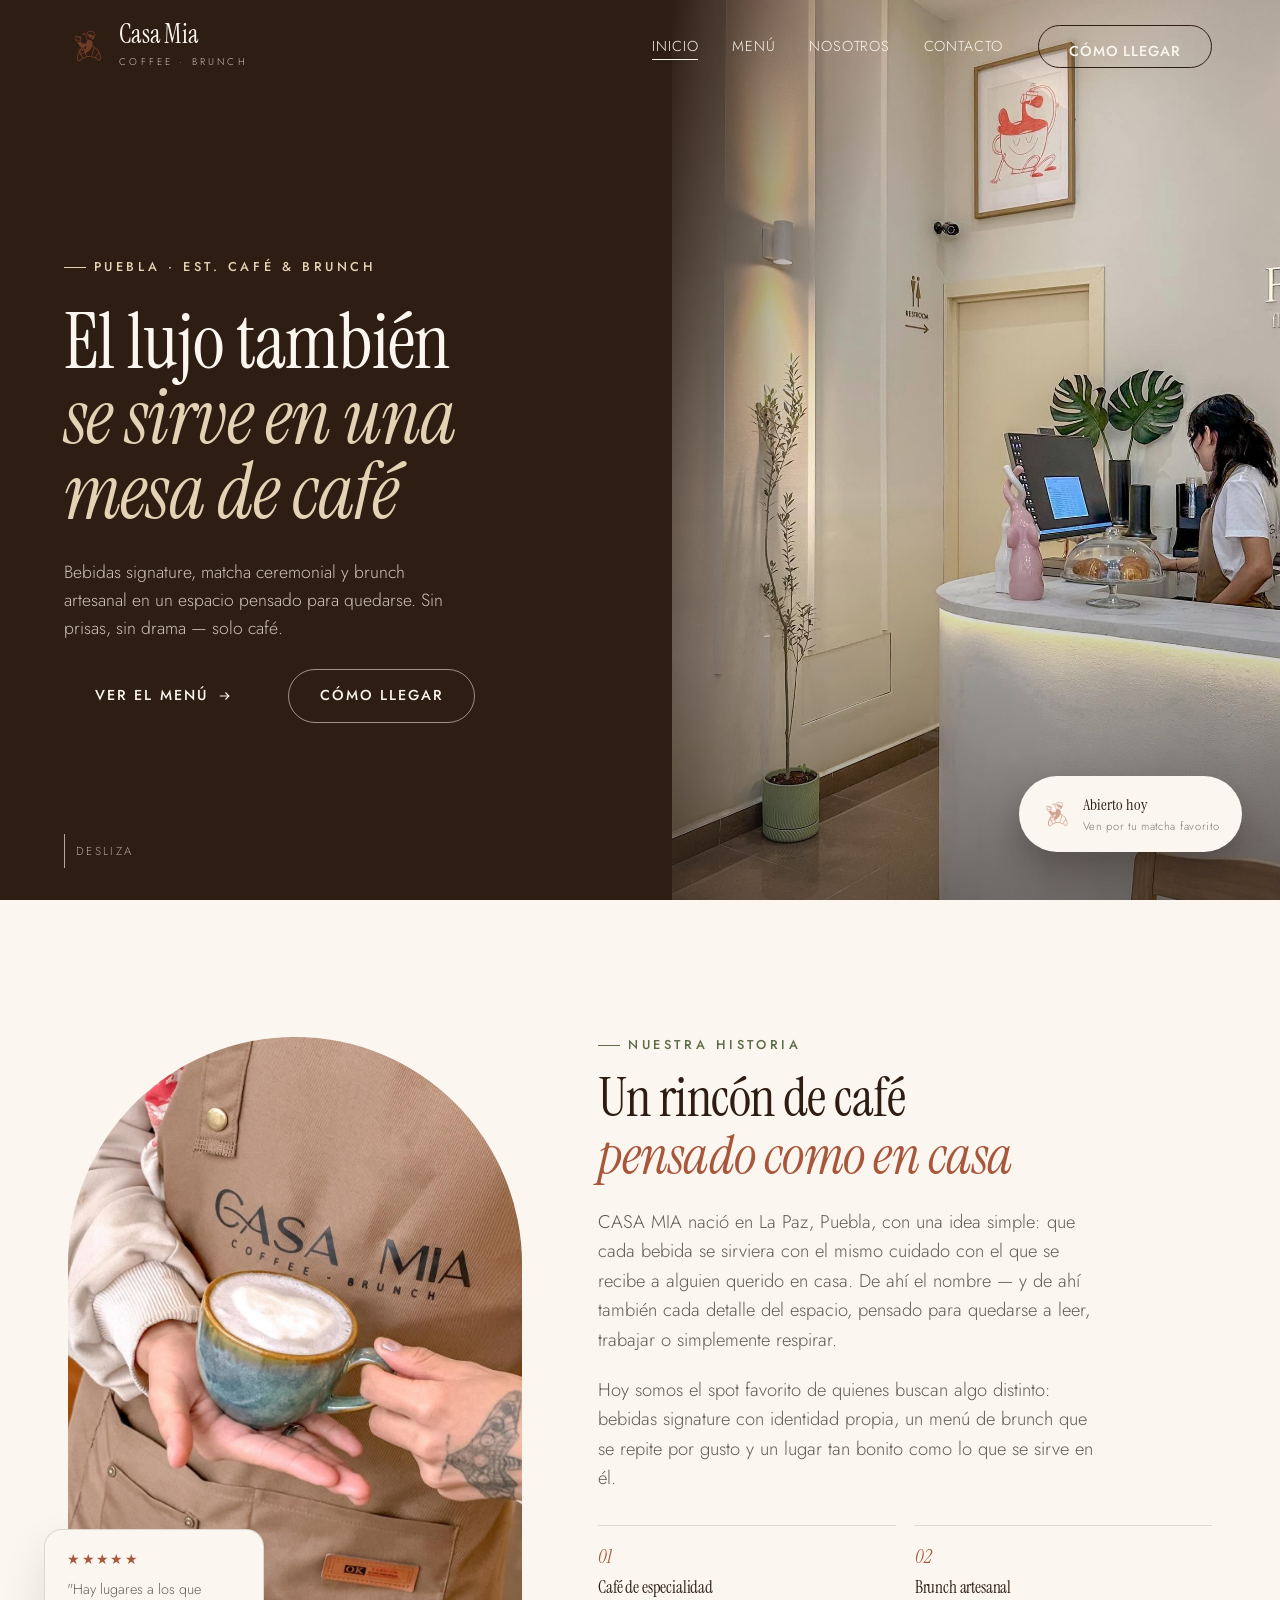
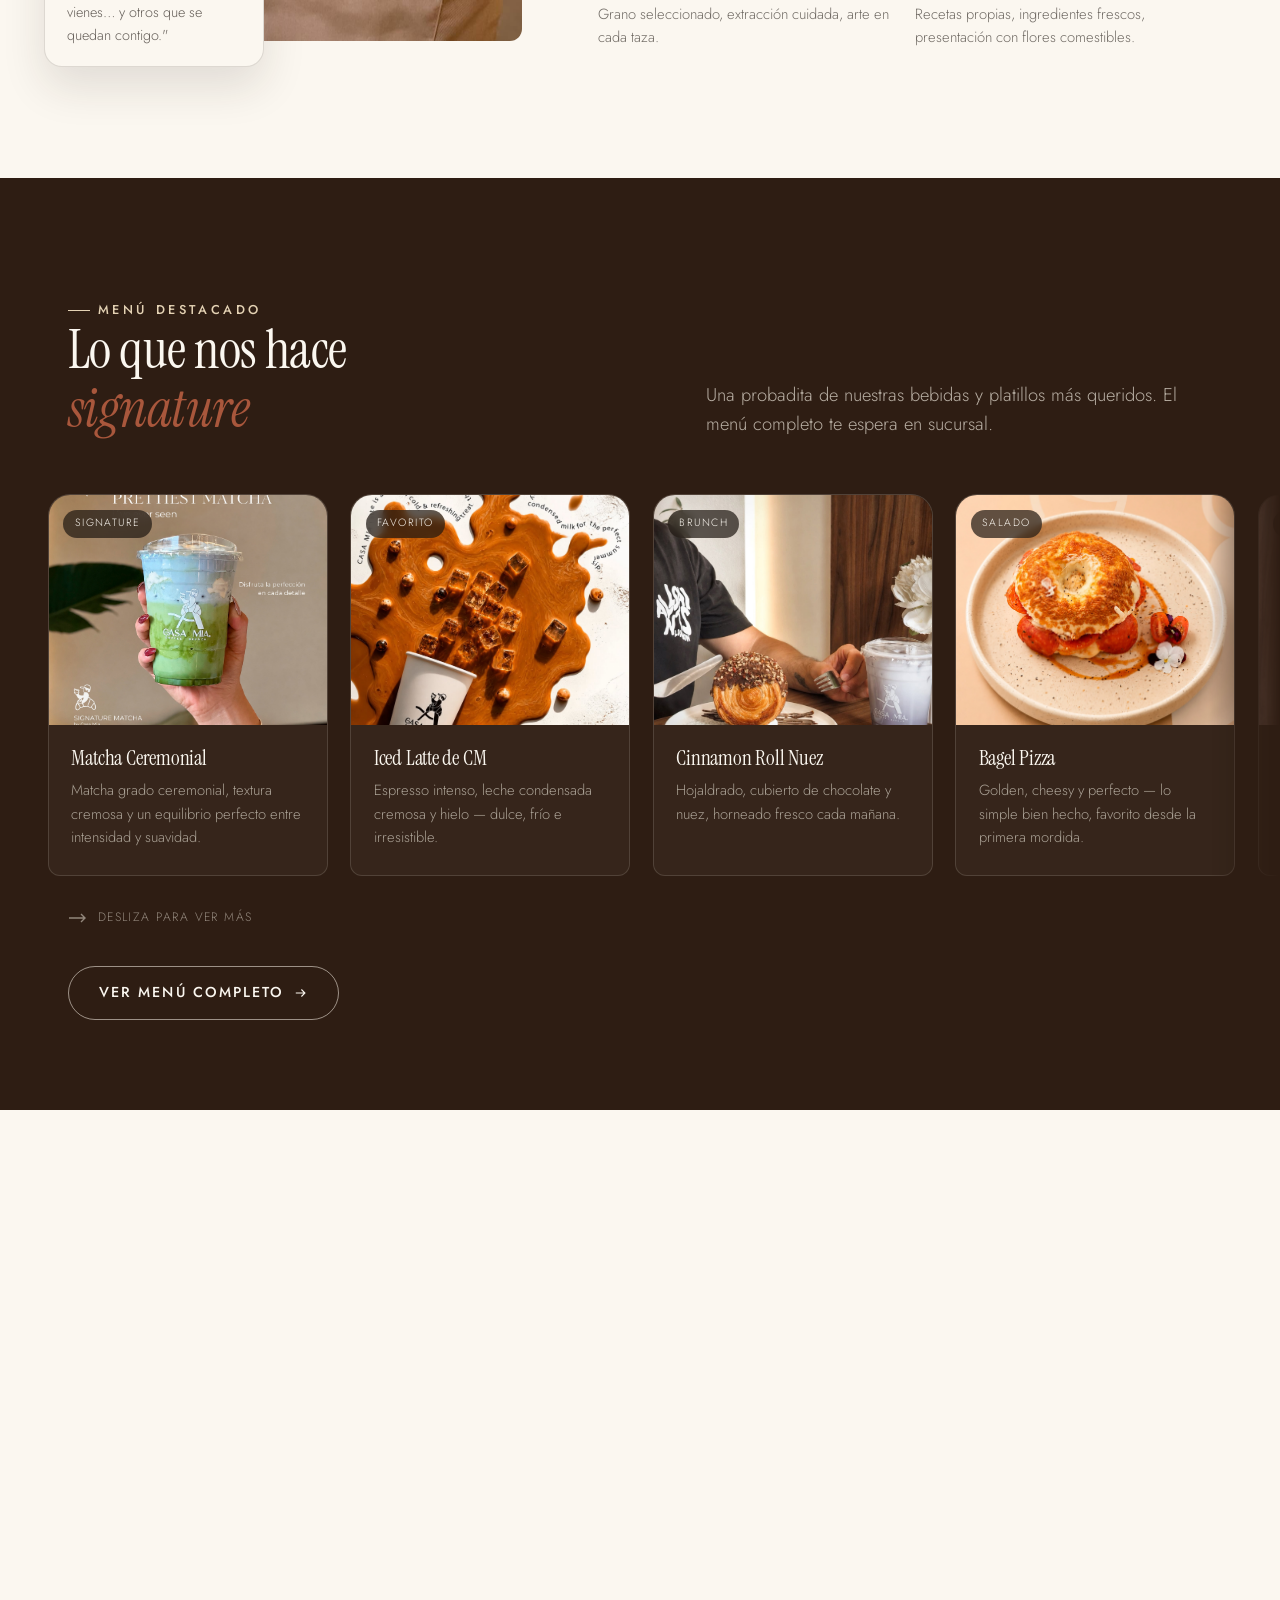
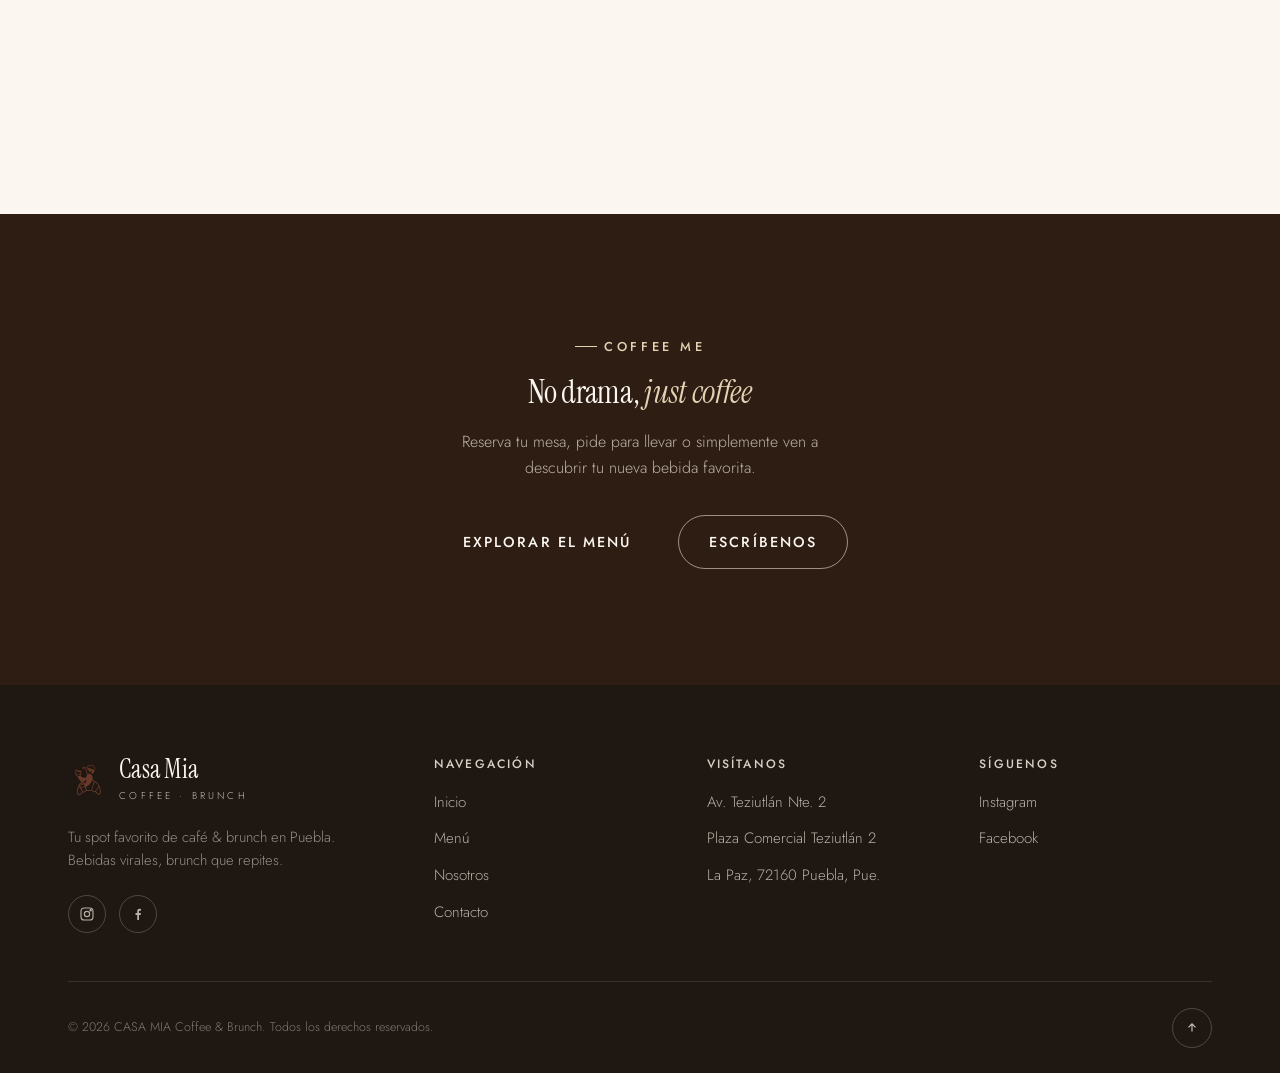
==== index.html @ f8acde31 "Version 1" ====
<!DOCTYPE html>
<html lang="es-MX">
<head>
<meta charset="UTF-8">
<meta name="viewport" content="width=device-width, initial-scale=1.0">
<title>CASA MIA Coffee &amp; Brunch — Café &amp; Brunch en Puebla</title>
<meta name="description" content="CASA MIA Coffee & Brunch. Tu spot favorito de café y brunch en Puebla: matcha ceremonial, iced lattes signature y brunch artesanal. Av. Teziutlán Nte. 2, La Paz.">
<link rel="icon" href="data:image/svg+xml,<svg xmlns=%22http://www.w3.org/2000/svg%22 viewBox=%220 0 40 40%22><rect width=%2240%22 height=%2240%22 rx=%2220%22 fill=%22%234A3324%22/><text x=%2220%22 y=%2226%22 font-size=%2218%22 text-anchor=%22middle%22 fill=%22%23F7F1E6%22 font-family=%22Georgia%22>M</text></svg>">
<link rel="preconnect" href="https://fonts.googleapis.com">
<link href="https://cdn.jsdelivr.net/npm/bootstrap@5.3.3/dist/css/bootstrap.min.css" rel="stylesheet">
<link rel="stylesheet" href="css/main.css">
<link rel="stylesheet" href="css/components.css">
<link rel="stylesheet" href="css/responsive.css">
</head>
<body>

<a class="visually-hidden-focusable" href="#contenido">Saltar al contenido</a>

<!-- ============ HEADER ============ -->
<header class="site-header">
  <div class="container">
    <a href="index.html" class="brand">
      <img class="brand-mark" src="assets/icons/logo-mascota.png" alt="" width="40" height="40">
      <span>
        <span class="brand-word">Casa Mia</span>
        <span class="brand-sub">Coffee · Brunch</span>
      </span>
    </a>

    <nav class="main-nav" aria-label="Navegación principal">
      <ul>
        <li><a href="index.html" class="is-active">Inicio</a></li>
        <li><a href="pages/menu.html">Menú</a></li>
        <li><a href="pages/nosotros.html">Nosotros</a></li>
        <li><a href="pages/contacto.html">Contacto</a></li>
      </ul>
      <a href="pages/contacto.html#ubicacion" class="btn btn-outline">Cómo llegar</a>
    </nav>

    <button class="nav-toggle" id="navToggle" aria-label="Abrir menú" aria-expanded="false" aria-controls="mobileNav">
      <span></span>
    </button>
  </div>
</header>

<nav class="mobile-nav" id="mobileNav" aria-label="Navegación móvil">
  <ul>
    <li><a href="index.html">Inicio</a></li>
    <li><a href="pages/menu.html">Menú</a></li>
    <li><a href="pages/nosotros.html">Nosotros</a></li>
    <li><a href="pages/contacto.html">Contacto</a></li>
  </ul>
  <div class="mobile-nav-foot">
    <span>Av. Teziutlán Nte. 2, La Paz, Puebla</span>
    <span>@casa_miacoffeebrunch</span>
  </div>
</nav>

<main id="contenido">

  <!-- ============ HERO ============ -->
  <section class="hero">
    <div class="hero-copy">
      <span class="eyebrow">Puebla · Est. café &amp; brunch</span>
      <h1 class="hero-title">El lujo también<em>se sirve en una mesa de café</em></h1>
      <p class="hero-desc">Bebidas signature, matcha ceremonial y brunch artesanal en un espacio pensado para quedarse. Sin prisas, sin drama — solo café.</p>
      <div class="hero-actions">
        <a href="pages/menu.html" class="btn btn-primary">Ver el menú
          <svg viewBox="0 0 20 20" fill="none" stroke="currentColor" stroke-width="1.6"><path d="M4 10h12M12 5l5 5-5 5"/></svg>
        </a>
        <a href="pages/contacto.html#ubicacion" class="btn btn-ghost-light">Cómo llegar</a>
      </div>
    </div>
    <div class="hero-visual">
      <img src="assets/images/recepcion-interior.jpg" alt="Interior de CASA MIA Coffee & Brunch, barra con planta de monstera y barista preparando café" loading="eager">
      <div class="hero-badge">
        <img class="brand-mark" src="assets/icons/logo-mascota.png" alt="" width="30" height="30">
        <span>
          <strong>Abierto hoy</strong>
          <small>Ven por tu matcha favorito</small>
        </span>
      </div>
    </div>
    <div class="hero-scroll">
      <span class="line"></span>
      Desliza
    </div>
  </section>

  <!-- ============ HISTORIA ============ -->
  <section class="split" id="historia">
    <div class="container">
      <div class="split-media" data-reveal>
        <div class="arch-frame">
          <img src="assets/images/retrato-barista.jpg" alt="Barista de CASA MIA sosteniendo una taza de cerámica artesanal con latte" loading="lazy">
        </div>
        <div class="floating-card">
          <span class="stars">★★★★★</span>
          <p>"Hay lugares a los que vienes… y otros que se quedan contigo."</p>
        </div>
      </div>
      <div class="split-copy">
        <span class="eyebrow" data-reveal>Nuestra historia</span>
        <h2 class="section-title" data-reveal data-reveal-delay="1">Un rincón de café<br><em>pensado como en casa</em></h2>
        <p class="lede" data-reveal data-reveal-delay="2">CASA MIA nació en La Paz, Puebla, con una idea simple: que cada bebida se sirviera con el mismo cuidado con el que se recibe a alguien querido en casa. De ahí el nombre — y de ahí también cada detalle del espacio, pensado para quedarse a leer, trabajar o simplemente respirar.</p>
        <p class="lede" data-reveal data-reveal-delay="3">Hoy somos el spot favorito de quienes buscan algo distinto: bebidas signature con identidad propia, un menú de brunch que se repite por gusto y un lugar tan bonito como lo que se sirve en él.</p>
        <div class="pillars" data-reveal data-reveal-delay="4">
          <div class="pillar"><span class="num">01</span><h4>Café de especialidad</h4><p>Grano seleccionado, extracción cuidada, arte en cada taza.</p></div>
          <div class="pillar"><span class="num">02</span><h4>Brunch artesanal</h4><p>Recetas propias, ingredientes frescos, presentación con flores comestibles.</p></div>
        </div>
      </div>
    </div>
  </section>

  <!-- ============ MENÚ DESTACADO ============ -->
  <section class="menu-board" id="menu-destacado">
    <div class="container">
      <div class="menu-board-head">
        <div>
          <span class="eyebrow" data-reveal>Menú destacado</span>
          <h2 class="section-title" data-reveal data-reveal-delay="1">Lo que nos hace<br><em>signature</em></h2>
        </div>
        <p class="lede" data-reveal data-reveal-delay="2">Una probadita de nuestras bebidas y platillos más queridos. El menú completo te espera en sucursal.</p>
      </div>
    </div>

    <div class="menu-scroll" data-drag-scroll data-reveal="fade">
      <article class="menu-card">
        <div class="menu-card-media"><span class="menu-card-tag">Signature</span><img src="assets/images/post-matcha.jpg" alt="Matcha ceremonial CASA MIA en degradado azul y verde" loading="lazy"></div>
        <div class="menu-card-body"><h3>Matcha Ceremonial</h3><p>Matcha grado ceremonial, textura cremosa y un equilibrio perfecto entre intensidad y suavidad.</p></div>
      </article>
      <article class="menu-card">
        <div class="menu-card-media"><span class="menu-card-tag">Favorito</span><img src="assets/images/post-latte-caramel.jpg" alt="Latte con caramelo y leche condensada de CASA MIA" loading="lazy"></div>
        <div class="menu-card-body"><h3>Iced Latte de CM</h3><p>Espresso intenso, leche condensada cremosa y hielo — dulce, frío e irresistible.</p></div>
      </article>
      <article class="menu-card">
        <div class="menu-card-media"><span class="menu-card-tag">Brunch</span><img src="assets/images/mesa-brunch.jpg" alt="Rol de canela con nuez y chocolate acompañado de café helado" loading="lazy"></div>
        <div class="menu-card-body"><h3>Cinnamon Roll Nuez</h3><p>Hojaldrado, cubierto de chocolate y nuez, horneado fresco cada mañana.</p></div>
      </article>
      <article class="menu-card">
        <div class="menu-card-media"><span class="menu-card-tag">Salado</span><img src="assets/images/bagel-pizza.jpg" alt="Bagel pizza con pepperoni y queso gratinado" loading="lazy"></div>
        <div class="menu-card-body"><h3>Bagel Pizza</h3><p>Golden, cheesy y perfecto — lo simple bien hecho, favorito desde la primera mordida.</p></div>
      </article>
      <article class="menu-card">
        <div class="menu-card-media"><span class="menu-card-tag">Panadería</span><img src="assets/images/concha-vainilla.jpg" alt="Concha de vainilla, pan de la casa CASA MIA" loading="lazy"></div>
        <div class="menu-card-body"><h3>Concha de Vainilla</h3><p>Nuestro pan de la casa, horneado artesanalmente y servido con flores comestibles.</p></div>
      </article>
    </div>

    <div class="container">
      <div class="menu-scroll-hint" data-reveal="fade">
        <svg viewBox="0 0 20 10" fill="none" stroke="currentColor" stroke-width="1.4"><path d="M1 5h16M13 1l4 4-4 4"/></svg>
        Desliza para ver más
      </div>
      <div style="margin-top:2.4rem;">
        <a href="pages/menu.html" class="btn btn-ghost-light">Ver menú completo
          <svg viewBox="0 0 20 20" fill="none" stroke="currentColor" stroke-width="1.6"><path d="M4 10h12M12 5l5 5-5 5"/></svg>
        </a>
      </div>
    </div>
  </section>

  <!-- ============ MOMENTOS ============ -->
  <section class="moments" id="experiencia">
    <div class="container">
      <div class="experience-head">
        <span class="eyebrow" data-reveal>La experiencia CASA MIA</span>
        <h2 class="section-title" data-reveal data-reveal-delay="1">Más que una bebida,<br><em>una pausa con estilo</em></h2>
      </div>

      <article class="moment" data-reveal>
        <div class="moment-media"><div class="arch-frame"><img src="assets/images/detalle-interior.jpg" alt="Detalle del interior de CASA MIA con arte y plantas" loading="lazy"></div></div>
        <div class="moment-copy">
          <span class="moment-num">01</span>
          <h3>Spots instagrameables</h3>
          <p>Arcos, luz cálida y rincones pensados para tu próxima foto favorita — cada esquina del espacio se diseñó para quedarse en cámara tanto como en la memoria.</p>
        </div>
      </article>

      <article class="moment is-reverse" data-reveal data-reveal-delay="1">
        <div class="moment-media"><div class="arch-frame"><img src="assets/images/post-baking-matcha.jpg" alt="Preparación de matcha ceremonial con batidor de bambú" loading="lazy"></div></div>
        <div class="moment-copy">
          <span class="moment-num">02</span>
          <h3>Matcha ceremonial</h3>
          <p>Batidor de bambú, grado ceremonial y una textura cremosa que equilibra intensidad y suavidad en cada taza.</p>
        </div>
      </article>

      <article class="moment" data-reveal data-reveal-delay="2">
        <div class="moment-media"><div class="arch-frame"><img src="assets/images/post-little-bear.jpg" alt="Little Bear topper sobre una bebida CASA MIA" loading="lazy"></div></div>
        <div class="moment-copy">
          <span class="moment-num">03</span>
          <h3>Little Bear topper</h3>
          <p>Agrégalo a cualquier bebida — el detalle más tierno del menú, y el que más se repite en fotos.</p>
        </div>
      </article>

      <article class="moment is-reverse" data-reveal data-reveal-delay="3">
        <div class="moment-media"><div class="arch-frame"><img src="assets/images/bandeja-panaderia.jpg" alt="Bandeja de panadería artesanal recién horneada en CASA MIA" loading="lazy"></div></div>
        <div class="moment-copy">
          <span class="moment-num">04</span>
          <h3>Panadería artesanal</h3>
          <p>Horneado fresco cada mañana: conchas, croissants y lo que vaya saliendo del horno ese día.</p>
        </div>
      </article>
    </div>
  </section>

  <!-- ============ INSTAGRAM / SOCIAL ============ -->
  <section class="social-wall" id="instagram">
    <div class="container">
      <div class="social-head">
        <div>
          <span class="eyebrow" data-reveal>@casa_miacoffeebrunch</span>
          <h2 class="section-title" data-reveal data-reveal-delay="1">Síguenos <em>en Instagram</em></h2>
        </div>
        <a href="https://www.instagram.com/casa_miacoffeebrunch/" target="_blank" rel="noopener" class="btn btn-outline" data-reveal data-reveal-delay="2">Ver perfil
          <svg viewBox="0 0 20 20" fill="none" stroke="currentColor" stroke-width="1.6"><path d="M4 10h12M12 5l5 5-5 5"/></svg>
        </a>
      </div>
    </div>
    <div class="social-scroll" data-drag-scroll data-reveal="fade">
      <a class="social-tile" href="https://www.instagram.com/casa_miacoffeebrunch/" target="_blank" rel="noopener">
        <img src="assets/images/post-matcha.jpg" alt="Publicación de Instagram: la matcha más bonita" loading="lazy">
        <span class="ig-icon"><svg viewBox="0 0 24 24" fill="none" stroke="currentColor" stroke-width="2"><rect x="3" y="3" width="18" height="18" rx="5"/><circle cx="12" cy="12" r="4"/><circle cx="17.5" cy="6.5" r="1"/></svg></span>
      </a>
      <a class="social-tile" href="https://www.instagram.com/casa_miacoffeebrunch/" target="_blank" rel="noopener">
        <img src="assets/images/post-red-velvet.jpg" alt="Publicación de Instagram: red velvet con frutos rojos" loading="lazy">
        <span class="ig-icon"><svg viewBox="0 0 24 24" fill="none" stroke="currentColor" stroke-width="2"><rect x="3" y="3" width="18" height="18" rx="5"/><circle cx="12" cy="12" r="4"/><circle cx="17.5" cy="6.5" r="1"/></svg></span>
      </a>
      <a class="social-tile" href="https://www.instagram.com/casa_miacoffeebrunch/" target="_blank" rel="noopener">
        <img src="assets/images/post-little-bear.jpg" alt="Publicación de Instagram: little bear top" loading="lazy">
        <span class="ig-icon"><svg viewBox="0 0 24 24" fill="none" stroke="currentColor" stroke-width="2"><rect x="3" y="3" width="18" height="18" rx="5"/><circle cx="12" cy="12" r="4"/><circle cx="17.5" cy="6.5" r="1"/></svg></span>
      </a>
      <a class="social-tile" href="https://www.instagram.com/casa_miacoffeebrunch/" target="_blank" rel="noopener">
        <img src="assets/images/post-baking-matcha.jpg" alt="Publicación de Instagram: baking y matcha ceremonial" loading="lazy">
        <span class="ig-icon"><svg viewBox="0 0 24 24" fill="none" stroke="currentColor" stroke-width="2"><rect x="3" y="3" width="18" height="18" rx="5"/><circle cx="12" cy="12" r="4"/><circle cx="17.5" cy="6.5" r="1"/></svg></span>
      </a>
      <a class="social-tile" href="https://www.instagram.com/casa_miacoffeebrunch/" target="_blank" rel="noopener">
        <img src="assets/images/post-bebidas-favoritas.jpg" alt="Publicación de Instagram: nuestras bebidas favoritas" loading="lazy">
        <span class="ig-icon"><svg viewBox="0 0 24 24" fill="none" stroke="currentColor" stroke-width="2"><rect x="3" y="3" width="18" height="18" rx="5"/><circle cx="12" cy="12" r="4"/><circle cx="17.5" cy="6.5" r="1"/></svg></span>
      </a>
      <a class="social-tile" href="https://www.instagram.com/casa_miacoffeebrunch/" target="_blank" rel="noopener">
        <img src="assets/images/lectura-cafe.jpg" alt="Cliente leyendo con un café CASA MIA en la mesa" loading="lazy">
        <span class="ig-icon"><svg viewBox="0 0 24 24" fill="none" stroke="currentColor" stroke-width="2"><rect x="3" y="3" width="18" height="18" rx="5"/><circle cx="12" cy="12" r="4"/><circle cx="17.5" cy="6.5" r="1"/></svg></span>
      </a>
    </div>
  </section>

  <!-- ============ TESTIMONIO ============ -->
  <section class="testimonial">
    <div class="container">
      <blockquote data-reveal>"No es solo café, es experiencia" — así nos describen quienes ya nos visitaron. <br>+1,500 personas ya lo aman, y seguimos creciendo.</blockquote>
      <cite data-reveal data-reveal-delay="1">La Paz, Heroica Puebla de Zaragoza</cite>
    </div>
  </section>

  <!-- ============ UBICACIÓN ============ -->
  <section class="location" id="ubicacion">
    <div class="container">
      <div class="location-info">
        <span class="eyebrow" data-reveal>Visítanos</span>
        <h2 class="section-title" data-reveal data-reveal-delay="1">Te esperamos <em>hoy mismo</em></h2>
        <div class="location-list" data-reveal data-reveal-delay="2">
          <div class="location-row">
            <svg class="mascot-mark" viewBox="0 0 40 40" aria-hidden="true"><path d="M20 6c-6 0-10 4.6-10 10.5C10 24 20 34 20 34s10-10 10-17.5C30 10.6 26 6 20 6z"/><circle cx="20" cy="16" r="3.5"/></svg>
            <div><h4>Dirección</h4><p>Av. Teziutlán Nte. 2, Plaza Comercial Teziutlán 2, Planta Baja Local 4, La Paz, 72160 Heroica Puebla de Zaragoza, Pue.</p></div>
          </div>
          <div class="location-row">
            <svg class="mascot-mark" viewBox="0 0 40 40" aria-hidden="true"><circle cx="20" cy="20" r="12"/><path d="M20 12v8l6 4"/></svg>
            <div><h4>Horario</h4><p>Lunes a domingo — consulta el horario del día en nuestro Instagram</p></div>
          </div>
          <div class="location-row">
            <svg class="mascot-mark" viewBox="0 0 40 40" aria-hidden="true"><rect x="8" y="10" width="24" height="20" rx="3"/><path d="M8 13l12 9 12-9"/></svg>
            <div><h4>Redes</h4><p><a href="https://www.instagram.com/casa_miacoffeebrunch/" target="_blank" rel="noopener">@casa_miacoffeebrunch</a> · <a href="https://www.facebook.com/casamiacoffeebrunch" target="_blank" rel="noopener">Facebook</a></p></div>
          </div>
        </div>
        <a href="pages/contacto.html" class="btn btn-primary" data-reveal data-reveal-delay="3" style="align-self:flex-start;">Ver contacto completo</a>
      </div>
      <div class="location-visual" data-reveal>
        <img src="assets/images/fachada-letrero.jpg" alt="Fachada y letrero de CASA MIA Coffee & Brunch en La Paz, Puebla" loading="lazy">
        <span class="map-pin map-pin-on-photo" aria-hidden="true">
          <span class="map-pin-ring"></span>
          <svg viewBox="0 0 24 32"><path d="M12 0C5.4 0 0 5.4 0 12c0 9 12 20 12 20s12-11 12-20C24 5.4 18.6 0 12 0Z" fill="currentColor"/><circle cx="12" cy="12" r="4.5" fill="var(--cm-cream-soft)"/></svg>
        </span>
        <a class="location-map-link" href="https://maps.app.goo.gl/iVVddVvqJ2xZdtxQ6" target="_blank" rel="noopener">
          Abrir en Google Maps
          <svg viewBox="0 0 20 20" fill="none" stroke="currentColor" stroke-width="1.6"><path d="M4 10h12M12 5l5 5-5 5"/></svg>
        </a>
      </div>
    </div>
  </section>

  <!-- ============ CTA FINAL ============ -->
  <section class="cta-final">
    <div class="container">
      <span class="eyebrow" data-reveal>Coffee Me</span>
      <h2 data-reveal data-reveal-delay="1">No drama, <em style="color:var(--cm-latte-soft); font-style:italic;">just coffee</em></h2>
      <p data-reveal data-reveal-delay="2">Reserva tu mesa, pide para llevar o simplemente ven a descubrir tu nueva bebida favorita.</p>
      <div class="cta-actions" data-reveal data-reveal-delay="3">
        <a href="pages/menu.html" class="btn btn-primary">Explorar el menú</a>
        <a href="pages/contacto.html" class="btn btn-ghost-light">Escríbenos</a>
      </div>
    </div>
  </section>

</main>

<!-- ============ FOOTER ============ -->
<footer class="site-footer">
  <div class="container">
    <div class="footer-top">
      <div class="footer-brand">
        <a href="index.html" class="brand">
          <img class="brand-mark" src="assets/icons/logo-mascota.png" alt="" width="40" height="40">
          <span><span class="brand-word">Casa Mia</span><span class="brand-sub">Coffee · Brunch</span></span>
        </a>
        <p>Tu spot favorito de café &amp; brunch en Puebla. Bebidas virales, brunch que repites.</p>
        <div class="footer-social">
          <a href="https://www.instagram.com/casa_miacoffeebrunch/" target="_blank" rel="noopener" aria-label="Instagram"><svg viewBox="0 0 24 24" fill="none" stroke="currentColor" stroke-width="1.7"><rect x="3" y="3" width="18" height="18" rx="5"/><circle cx="12" cy="12" r="4"/><circle cx="17.5" cy="6.5" r="1"/></svg></a>
          <a href="https://www.facebook.com/casamiacoffeebrunch" target="_blank" rel="noopener" aria-label="Facebook"><svg viewBox="0 0 24 24" fill="currentColor"><path d="M13.5 21v-7.6h2.55l.38-2.96h-2.93v-1.9c0-.86.24-1.44 1.47-1.44h1.56V4.42C16.2 4.35 15.35 4.3 14.35 4.3c-2.1 0-3.53 1.28-3.53 3.63v2.51H8.27v2.96h2.55V21z"/></svg></a>
        </div>
      </div>
      <div class="footer-col">
        <h5>Navegación</h5>
        <ul>
          <li><a href="index.html">Inicio</a></li>
          <li><a href="pages/menu.html">Menú</a></li>
          <li><a href="pages/nosotros.html">Nosotros</a></li>
          <li><a href="pages/contacto.html">Contacto</a></li>
        </ul>
      </div>
      <div class="footer-col is-hide-tablet">
        <h5>Visítanos</h5>
        <ul>
          <li><span>Av. Teziutlán Nte. 2</span></li>
          <li><span>Plaza Comercial Teziutlán 2</span></li>
          <li><span>La Paz, 72160 Puebla, Pue.</span></li>
        </ul>
      </div>
      <div class="footer-col">
        <h5>Síguenos</h5>
        <ul>
          <li><a href="https://www.instagram.com/casa_miacoffeebrunch/" target="_blank" rel="noopener">Instagram</a></li>
          <li><a href="https://www.facebook.com/casamiacoffeebrunch" target="_blank" rel="noopener">Facebook</a></li>
        </ul>
      </div>
    </div>
    <div class="footer-bottom">
      <span>© <span id="currentYear"></span> CASA MIA Coffee &amp; Brunch. Todos los derechos reservados.</span>
      <a href="#top" class="back-to-top" aria-label="Volver arriba"><svg viewBox="0 0 20 20" fill="none" stroke="currentColor" stroke-width="1.6"><path d="M10 15V5M5 9l5-5 5 5"/></svg></a>
    </div>
  </div>
</footer>

<script src="https://cdn.jsdelivr.net/npm/bootstrap@5.3.3/dist/js/bootstrap.bundle.min.js"></script>
<script src="js/main.js"></script>
<script src="js/animations.js"></script>
<script src="js/components.js"></script>
</body>
</html>
---- css/main.css ----
﻿/* ==========================================================================
   CASA MIA Coffee & Brunch — Sistema de diseño base
   ========================================================================== */

@import url('https://fonts.googleapis.com/css2?family=Instrument+Serif:ital@0;1&family=Jost:wght@300;400;500;600&display=swap');

:root{
  /* Paleta — extraída del branding real: taupe/latte, madera nogal, crema, verde matcha */
  --cm-cream: #F7F1E6;
  --cm-cream-soft: #FBF7F0;
  --cm-latte: #C9A67C;
  --cm-latte-soft: #E4D2B4;
  --cm-walnut: #4A3324;
  --cm-walnut-dark: #2E1D13;
  --cm-espresso: #1E1712;
  --cm-sage: #7C8A63;
  --cm-sage-dark: #5C6B47;
  --cm-terracotta: #A9573C;
  --cm-ink: #26201A;
  --cm-line: rgba(38, 32, 26, 0.14);
  --cm-line-soft: rgba(247, 241, 230, 0.22);

  --font-display: 'Instrument Serif', 'Iowan Old Style', Georgia, serif;
  --font-body: 'Jost', 'Helvetica Neue', Arial, sans-serif;

  --container-max: 1240px;
  --gutter: clamp(1.25rem, 4vw, 3rem);

  --ease-out: cubic-bezier(.16,.8,.34,1);
  --dur-1: .5s;
  --dur-2: .9s;
}

*, *::before, *::after{ box-sizing: border-box; }

html{
  scroll-behavior: smooth;
}

body{
  margin: 0;
  font-family: var(--font-body);
  color: var(--cm-ink);
  background: var(--cm-cream-soft);
  font-weight: 300;
  line-height: 1.6;
  -webkit-font-smoothing: antialiased;
  overflow-x: hidden;
}

img{ max-width: 100%; display: block; }

a{ color: inherit; text-decoration: none; }

ul{ margin: 0; padding: 0; list-style: none; }

h1, h2, h3, h4{
  font-family: var(--font-display);
  font-weight: 400;
  margin: 0;
  color: var(--cm-walnut-dark);
  letter-spacing: -0.01em;
}

p{ margin: 0; }

.container{
  width: 100%;
  max-width: var(--container-max);
  margin-inline: auto;
  padding-inline: var(--gutter);
}

.eyebrow{
  display: inline-flex;
  align-items: center;
  gap: .6em;
  font-family: var(--font-body);
  font-size: .8rem;
  letter-spacing: .28em;
  text-transform: uppercase;
  color: var(--cm-sage-dark);
  font-weight: 500;
}

.eyebrow::before{
  content: '';
  width: 22px;
  height: 1px;
  background: currentColor;
  display: inline-block;
}

.section-title{
  font-size: clamp(2.15rem, 4.4vw, 3.4rem);
  line-height: 1.08;
}

.section-title em{
  font-style: italic;
  color: var(--cm-terracotta);
}

.lede{
  font-size: 1.15rem;
  color: rgba(38,32,26,.72);
  max-width: 46ch;
  font-weight: 300;
}

/* Botones */
.btn{
  display: inline-flex;
  align-items: center;
  gap: .6rem;
  font-family: var(--font-body);
  font-size: .9rem;
  letter-spacing: .14em;
  text-transform: uppercase;
  font-weight: 500;
  padding: .95rem 1.9rem;
  border-radius: 999px;
  border: 1px solid transparent;
  cursor: pointer;
  transition: transform var(--dur-1) var(--ease-out), background var(--dur-1) var(--ease-out), color var(--dur-1) var(--ease-out), border-color var(--dur-1) var(--ease-out);
  white-space: nowrap;
}

.btn-primary{
  background: var(--cm-walnut-dark);
  color: var(--cm-cream-soft);
  border-color: var(--cm-walnut-dark);
}
.btn-primary:hover{ background: var(--cm-terracotta); border-color: var(--cm-terracotta); transform: translateY(-2px); }

.btn-outline{
  background: transparent;
  color: var(--cm-walnut-dark);
  border-color: var(--cm-walnut-dark);
}
.btn-outline:hover{ background: var(--cm-walnut-dark); color: var(--cm-cream-soft); transform: translateY(-2px); }

.btn-ghost-light{
  background: transparent;
  color: var(--cm-cream-soft);
  border-color: rgba(247,241,230,.55);
}
.btn-ghost-light:hover{ background: var(--cm-cream-soft); color: var(--cm-walnut-dark); border-color: var(--cm-cream-soft); }

.btn svg{ width: 14px; height: 14px; transition: transform var(--dur-1) var(--ease-out); }
.btn:hover svg{ transform: translateX(3px); }

/* Reveal-on-scroll */
[data-reveal]{
  opacity: 0;
  transform: translateY(28px);
  transition: opacity 1s var(--ease-out), transform 1s var(--ease-out);
}
[data-reveal].is-visible{
  opacity: 1;
  transform: translateY(0);
}
[data-reveal="fade"]{ transform: none; }
[data-reveal-delay="1"]{ transition-delay: .1s; }
[data-reveal-delay="2"]{ transition-delay: .22s; }
[data-reveal-delay="3"]{ transition-delay: .34s; }
[data-reveal-delay="4"]{ transition-delay: .46s; }

@media (prefers-reduced-motion: reduce){
  [data-reveal]{ opacity: 1; transform: none; transition: none; }
  html{ scroll-behavior: auto; }
}

/* Mascota SVG — trazo lineal (íconos funcionales: pin, reloj, cámara, checks) */
.mascot-mark{ width: 40px; height: 40px; }
.mascot-mark path, .mascot-mark circle{
  fill: none;
  stroke: currentColor;
  stroke-width: 1.4;
  stroke-linecap: round;
  stroke-linejoin: round;
}

/* Logotipo real (repartidor + croissant), usado en header/footer/hero-badge */
.brand-mark{ width: 40px; height: 40px; object-fit: contain; display: block; }

/* Divisor de arco — motivo tomado de la arquitectura interior real */
.arch-frame{
  position: relative;
  overflow: hidden;
  border-radius: 260px 260px 14px 14px;
}
.arch-frame img{
  width: 100%; height: 100%; object-fit: cover;
}

hr.thin{
  border: none;
  border-top: 1px solid var(--cm-line);
  margin: 0;
}

::selection{ background: var(--cm-terracotta); color: var(--cm-cream-soft); }
---- css/components.css ----
﻿/* ==========================================================================
   CASA MIA Coffee & Brunch — Componentes
   ========================================================================== */

/* ---------- Header ---------- */
.site-header{
  position: fixed;
  top: 0; left: 0; right: 0;
  z-index: 100;
  padding: 1.4rem 0;
  transition: padding var(--dur-1) var(--ease-out), background var(--dur-1) var(--ease-out), box-shadow var(--dur-1) var(--ease-out);
}
.site-header .container{
  display: flex;
  align-items: center;
  justify-content: space-between;
  gap: 1rem;
}
.site-header.is-scrolled{
  padding: .8rem 0;
  background: rgba(247,241,230,.92);
  backdrop-filter: blur(10px);
  box-shadow: 0 1px 0 var(--cm-line);
}

.brand{
  display: inline-flex;
  align-items: center;
  gap: .7rem;
  color: var(--cm-cream-soft);
  transition: color var(--dur-1) var(--ease-out);
}
.site-header.is-scrolled .brand{ color: var(--cm-walnut-dark); }
.brand-word{
  font-family: var(--font-display);
  font-size: 1.6rem;
  letter-spacing: .01em;
  line-height: 1;
}
.brand-sub{
  display: block;
  font-family: var(--font-body);
  font-size: .62rem;
  letter-spacing: .32em;
  text-transform: uppercase;
  opacity: .75;
  margin-top: .2rem;
}

.main-nav{ display: flex; align-items: center; gap: 2.2rem; }
.main-nav ul{ display: flex; gap: 2.1rem; }
.main-nav a{
  font-size: .9rem;
  letter-spacing: .06em;
  text-transform: uppercase;
  color: var(--cm-cream-soft);
  position: relative;
  padding-bottom: 4px;
  transition: color var(--dur-1) var(--ease-out);
}
.site-header.is-scrolled .main-nav a{ color: var(--cm-walnut-dark); }
.main-nav a::after{
  content: '';
  position: absolute; left: 0; right: 100%; bottom: 0;
  height: 1px; background: currentColor;
  transition: right var(--dur-1) var(--ease-out);
}
.main-nav a:hover::after, .main-nav a.is-active::after{ right: 0; }

.nav-toggle{
  display: none;
  width: 42px; height: 42px;
  border-radius: 50%;
  border: 1px solid rgba(247,241,230,.5);
  background: transparent;
  color: var(--cm-cream-soft);
  align-items: center; justify-content: center;
  cursor: pointer;
}
.site-header.is-scrolled .nav-toggle{ color: var(--cm-walnut-dark); border-color: var(--cm-line); }
.nav-toggle span{ position: relative; width: 16px; height: 10px; }
.nav-toggle span::before, .nav-toggle span::after{
  content: ''; position: absolute; left: 0; width: 100%; height: 1px; background: currentColor;
  transition: transform var(--dur-1) var(--ease-out), top var(--dur-1) var(--ease-out), bottom var(--dur-1) var(--ease-out);
}
.nav-toggle span::before{ top: 0; }
.nav-toggle span::after{ bottom: 0; }
.nav-toggle[aria-expanded="true"] span::before{ top: 4px; transform: rotate(45deg); }
.nav-toggle[aria-expanded="true"] span::after{ bottom: 4px; transform: rotate(-45deg); }

/* ---------- Hero ---------- */
.hero{
  position: relative;
  min-height: 100svh;
  display: grid;
  grid-template-columns: 1.05fr .95fr;
  background: var(--cm-walnut-dark);
  overflow: hidden;
}
.hero-copy{
  position: relative;
  z-index: 3;
  display: flex;
  flex-direction: column;
  justify-content: center;
  gap: 1.7rem;
  padding: 9rem clamp(1.5rem, 5vw, 5rem) 4rem;
  color: var(--cm-cream-soft);
}
.hero-copy .eyebrow{ color: var(--cm-latte-soft); }
.hero-title{
  font-size: clamp(2.8rem, 6vw, 5rem);
  line-height: .98;
  color: var(--cm-cream-soft);
}
.hero-title em{
  display: block;
  font-style: italic;
  color: var(--cm-latte-soft);
}
.hero-desc{
  max-width: 40ch;
  color: rgba(247,241,230,.78);
  font-size: 1.1rem;
}
.hero-actions{ display: flex; align-items: center; gap: 1.6rem; flex-wrap: wrap; }

.hero-visual{
  position: relative;
  overflow: hidden;
}
.hero-visual img{
  width: 100%; height: 100%;
  object-fit: cover;
  object-position: 50% 30%;
  transform: scale(1.08);
}
.hero-visual::before{
  content: '';
  position: absolute; inset: 0;
  background: linear-gradient(100deg, var(--cm-walnut-dark) 0%, rgba(46,29,19,0) 30%);
  z-index: 2;
}
.hero-visual::after{
  content: '';
  position: absolute; inset: 0;
  background: linear-gradient(0deg, rgba(30,23,18,.5), rgba(30,23,18,0) 45%);
  z-index: 2;
}
.hero-badge{
  position: absolute;
  right: clamp(1rem, 3vw, 3rem);
  bottom: clamp(1.2rem, 4vw, 3rem);
  z-index: 4;
  background: var(--cm-cream-soft);
  color: var(--cm-walnut-dark);
  border-radius: 999px;
  padding: 1rem 1.4rem;
  display: flex;
  align-items: center;
  gap: .7rem;
  box-shadow: 0 18px 40px rgba(20,12,6,.35);
}
.hero-badge .brand-mark{ width: 30px; height: 30px; flex-shrink: 0; }
.hero-badge strong{ display: block; font-family: var(--font-display); font-size: 1.02rem; }
.hero-badge small{ display: block; font-size: .7rem; letter-spacing: .06em; color: rgba(38,32,26,.6); }

.hero-scroll{
  position: absolute;
  left: clamp(1.5rem, 5vw, 5rem);
  bottom: 2rem;
  z-index: 3;
  display: flex;
  align-items: center;
  gap: .7rem;
  color: rgba(247,241,230,.65);
  font-size: .72rem;
  letter-spacing: .2em;
  text-transform: uppercase;
}
.hero-scroll .line{ width: 1px; height: 34px; background: currentColor; position: relative; overflow: hidden; }
.hero-scroll .line::after{
  content: ''; position: absolute; top: -100%; left: 0; width: 100%; height: 100%;
  background: var(--cm-latte-soft);
  animation: scrollLine 2.2s ease-in-out infinite;
}
@keyframes scrollLine{
  0%{ top: -100%; } 60%{ top: 100%; } 100%{ top: 100%; }
}

/* ---------- Historia / split section ---------- */
.split{
  padding: clamp(5rem, 10vw, 8.5rem) 0;
}
.split .container{
  display: grid;
  grid-template-columns: .85fr 1.15fr;
  gap: clamp(2rem, 6vw, 5rem);
  align-items: center;
}
.split.reverse .container{ grid-template-columns: 1.15fr .85fr; }
.split.reverse .split-media{ order: 2; }
.split-media{
  position: relative;
}
.split-media .arch-frame{
  aspect-ratio: 3/4;
}
.split-media .floating-card{
  position: absolute;
  left: -1.5rem;
  bottom: -1.6rem;
  background: var(--cm-cream-soft);
  border: 1px solid var(--cm-line);
  border-radius: 18px;
  padding: 1.2rem 1.4rem;
  max-width: 220px;
  box-shadow: 0 20px 44px rgba(38,32,26,.12);
}
.split.reverse .split-media .floating-card{ left: auto; right: -1.5rem; }
.floating-card p{ font-size: .9rem; color: rgba(38,32,26,.7); }
.floating-card .stars{ color: var(--cm-terracotta); letter-spacing: .1em; margin-bottom: .4rem; display: block; font-size: .85rem; }

.split-copy > * + *{ margin-top: 1.3rem; }
.split-copy .section-title{ margin-top: .8rem; }
.pillars{ display: grid; grid-template-columns: 1fr 1fr; gap: 1.2rem; margin-top: 2rem; }
.pillar{ border-top: 1px solid var(--cm-line); padding-top: 1rem; }
.pillar .num{ font-family: var(--font-display); font-style: italic; color: var(--cm-terracotta); font-size: 1.18rem; }
.pillar h4{ font-size: 1.08rem; margin-top: .35rem; }
.pillar p{ font-size: .92rem; color: rgba(38,32,26,.65); margin-top: .3rem; }

/* ---------- Menú destacado — carrusel horizontal tipo pizarra de café ---------- */
.menu-board{
  background: var(--cm-walnut-dark);
  color: var(--cm-cream-soft);
  padding: clamp(5rem, 9vw, 8rem) 0 clamp(4rem, 7vw, 6rem);
}
.menu-board .eyebrow{ color: var(--cm-latte-soft); }
.menu-board .section-title{ color: var(--cm-cream-soft); }
.menu-board .lede{ color: rgba(247,241,230,.68); }
.menu-board-head{
  display: flex;
  justify-content: space-between;
  align-items: flex-end;
  gap: 2rem;
  flex-wrap: wrap;
  margin-bottom: 3rem;
}
.menu-scroll{
  display: flex;
  gap: 1.4rem;
  overflow-x: auto;
  padding: .5rem clamp(1.25rem, 4vw, 3rem) 2rem;
  scroll-snap-type: x proximity;
  scroll-padding-inline: clamp(1.25rem, 4vw, 3rem);
  scrollbar-width: none;
  -webkit-mask-image: linear-gradient(to right, transparent 0, black clamp(1.25rem, 4vw, 3rem), black calc(100% - 4.5rem), transparent 100%);
  mask-image: linear-gradient(to right, transparent 0, black clamp(1.25rem, 4vw, 3rem), black calc(100% - 4.5rem), transparent 100%);
}
.menu-scroll::-webkit-scrollbar{ display: none; }
.menu-card{
  flex: 0 0 auto;
  width: min(280px, 74vw);
  scroll-snap-align: start;
  background: rgba(247,241,230,.04);
  border: 1px solid rgba(247,241,230,.14);
  border-radius: 22px 22px 12px 12px;
  overflow: hidden;
  transition: transform var(--dur-1) var(--ease-out), border-color var(--dur-1) var(--ease-out);
}
.menu-card:hover{ transform: translateY(-8px); border-color: var(--cm-latte-soft); }
.menu-card-media{
  height: 230px;
  overflow: hidden;
  position: relative;
}
.menu-card-media img{ width: 100%; height: 100%; object-fit: cover; transition: transform 1.1s var(--ease-out); }
.menu-card:hover .menu-card-media img{ transform: scale(1.08); }
.menu-card-tag{
  position: absolute; top: .9rem; left: .9rem;
  background: rgba(30,23,18,.7);
  color: var(--cm-cream-soft);
  font-size: .66rem;
  letter-spacing: .14em;
  text-transform: uppercase;
  padding: .35rem .7rem;
  border-radius: 999px;
  backdrop-filter: blur(4px);
}
.menu-card-body{ padding: 1.3rem 1.4rem 1.6rem; }
.menu-card-body h3{ font-size: 1.3rem; color: var(--cm-cream-soft); }
.menu-card-body p{ font-size: .92rem; color: rgba(247,241,230,.6); margin-top: .5rem; }
.menu-scroll-hint{
  display: flex; align-items: center; gap: .6rem;
  font-size: .76rem; letter-spacing: .12em; text-transform: uppercase; color: rgba(247,241,230,.5);
}
.menu-scroll-hint svg{ width: 20px; height: 10px; animation: driftX 1.6s ease-in-out infinite; }
@keyframes driftX{ 0%,100%{ transform: translateX(0);} 50%{ transform: translateX(6px);} }

/* ---------- Momentos — secuencia editorial foto + texto ---------- */
.moments{ padding: clamp(5rem, 9vw, 8rem) 0; }
.experience-head{ max-width: 640px; margin-bottom: 3.4rem; }

.moment{
  display: grid;
  grid-template-columns: .55fr .45fr;
  gap: clamp(2rem, 5vw, 4rem);
  align-items: center;
}
.moment + .moment{ margin-top: clamp(3rem, 6vw, 5rem); }
.moment.is-reverse{ grid-template-columns: .45fr .55fr; }
.moment.is-reverse .moment-media{ order: 2; }
.moment.is-reverse .moment-copy{ order: 1; }
.moment-media .arch-frame{ aspect-ratio: 16/10; border-radius: 160px 160px 14px 14px; }
.moment-num{
  font-family: var(--font-display);
  font-style: italic;
  font-size: 1.4rem;
  color: var(--cm-terracotta);
  display: block;
  margin-bottom: .5rem;
}
.moment-copy h3{ font-size: 1.75rem; }
.moment-copy p{ margin-top: .7rem; font-size: 1.02rem; color: rgba(38,32,26,.68); max-width: 42ch; }

/* ---------- Instagram / prensa social ---------- */
.social-wall{ padding: clamp(4.5rem, 8vw, 7rem) 0; background: var(--cm-cream); }
.social-head{
  display: flex; justify-content: space-between; align-items: flex-end; gap: 2rem; flex-wrap: wrap;
  margin-bottom: 2.6rem;
}
.social-scroll{
  display: flex;
  gap: 1.1rem;
  overflow-x: auto;
  padding: .5rem clamp(1.25rem, 4vw, 3rem) 1rem;
  scroll-snap-type: x proximity;
  scroll-padding-inline: clamp(1.25rem, 4vw, 3rem);
  scrollbar-width: none;
  -webkit-mask-image: linear-gradient(to right, transparent 0, black clamp(1.25rem, 4vw, 3rem), black calc(100% - 4.5rem), transparent 100%);
  mask-image: linear-gradient(to right, transparent 0, black clamp(1.25rem, 4vw, 3rem), black calc(100% - 4.5rem), transparent 100%);
}
.social-scroll::-webkit-scrollbar{ display: none; }
.social-tile{
  flex: 0 0 auto;
  width: min(230px, 60vw);
  aspect-ratio: 4/5;
  border-radius: 16px;
  overflow: hidden;
  position: relative;
  scroll-snap-align: start;
  box-shadow: 0 14px 30px rgba(38,32,26,.1);
}
.social-tile img{ width: 100%; height: 100%; object-fit: cover; transition: transform .8s var(--ease-out); }
.social-tile:hover img{ transform: scale(1.06); }
.social-tile .ig-icon{
  position: absolute; top: .7rem; right: .7rem;
  width: 26px; height: 26px;
  border-radius: 50%;
  background: rgba(30,23,18,.55);
  display: flex; align-items: center; justify-content: center;
  color: var(--cm-cream-soft);
}
.social-tile .ig-icon svg{ width: 13px; height: 13px; }

/* ---------- Testimonio ---------- */
.testimonial{
  padding: clamp(4rem, 8vw, 6.5rem) 0;
  text-align: center;
  background: var(--cm-latte-soft);
}
.testimonial blockquote{
  font-family: var(--font-display);
  font-style: italic;
  font-size: clamp(1.55rem, 3.2vw, 2.3rem);
  max-width: 800px;
  margin: 0 auto;
  color: var(--cm-walnut-dark);
  line-height: 1.4;
}
.testimonial cite{
  display: block;
  margin-top: 1.4rem;
  font-style: normal;
  font-size: .82rem;
  letter-spacing: .12em;
  text-transform: uppercase;
  color: var(--cm-walnut);
}

/* ---------- Ubicación ---------- */
.location{ padding: clamp(5rem, 9vw, 8rem) 0; }
.location .container{
  display: grid;
  grid-template-columns: 1fr 1fr;
  gap: clamp(2rem, 5vw, 4rem);
  align-items: stretch;
}
.location-info{ display: flex; flex-direction: column; gap: 1.6rem; }
.location-list{ display: flex; flex-direction: column; gap: 1.3rem; margin-top: .6rem; }
.location-row{ display: flex; gap: 1rem; align-items: flex-start; border-top: 1px solid var(--cm-line); padding-top: 1.1rem; }
.location-row .mascot-mark{ width: 24px; height: 24px; flex-shrink: 0; color: var(--cm-terracotta); margin-top: .1rem; }
.location-row h4{ font-size: 1.02rem; }
.location-row p, .location-row a{ font-size: .94rem; color: rgba(38,32,26,.68); margin-top: .2rem; }
.location-row a:hover{ color: var(--cm-terracotta); }
.location-visual{ position: relative; border-radius: 24px; overflow: hidden; min-height: 340px; }
.location-visual img{ width: 100%; height: 100%; object-fit: cover; position: absolute; inset: 0; }
.location-map{ border: 0; width: 100%; height: 100%; min-height: 340px; filter: grayscale(.25) sepia(.08); }
.location-map-link{
  position: absolute;
  right: 1.2rem;
  bottom: 1.2rem;
  z-index: 2;
  display: inline-flex;
  align-items: center;
  gap: .6rem;
  background: var(--cm-cream-soft);
  color: var(--cm-walnut-dark);
  font-size: .85rem;
  font-weight: 500;
  letter-spacing: .04em;
  padding: .8rem 1.2rem;
  border-radius: 999px;
  box-shadow: 0 14px 34px rgba(20,12,6,.28);
  transition: transform var(--dur-1) var(--ease-out);
}
.location-map-link:hover{ transform: translateY(-2px); }
.location-map-link svg{ width: 14px; height: 14px; }
.map-pin-on-photo{ top: 44%; }

/* ---------- CTA final ---------- */
.cta-final{
  padding: clamp(4.5rem, 9vw, 7.5rem) 0;
  background: var(--cm-walnut-dark);
  color: var(--cm-cream-soft);
  text-align: center;
}
.cta-final .eyebrow{ color: var(--cm-latte-soft); justify-content: center; }
.cta-final h2{ color: var(--cm-cream-soft); margin-top: 1rem; }
.cta-final p{ color: rgba(247,241,230,.7); max-width: 46ch; margin: 1.1rem auto 2.2rem; }
.cta-actions{ display: flex; gap: 1rem; justify-content: center; flex-wrap: wrap; }

/* ---------- Footer ---------- */
.site-footer{
  background: var(--cm-espresso);
  color: rgba(247,241,230,.7);
  padding: 4.5rem 0 1.6rem;
}
.footer-top{
  display: grid;
  grid-template-columns: 1.4fr 1fr 1fr 1fr;
  gap: 2.5rem;
  padding-bottom: 3rem;
  border-bottom: 1px solid rgba(247,241,230,.12);
}
.footer-brand .brand{ color: var(--cm-cream-soft); }
.footer-brand p{ margin-top: 1.1rem; font-size: .92rem; max-width: 30ch; color: rgba(247,241,230,.55); }
.footer-social{ display: flex; gap: .8rem; margin-top: 1.4rem; }
.footer-social a{
  width: 38px; height: 38px; border-radius: 50%;
  border: 1px solid rgba(247,241,230,.22);
  display: flex; align-items: center; justify-content: center;
  transition: background var(--dur-1) var(--ease-out), border-color var(--dur-1) var(--ease-out);
}
.footer-social a:hover{ background: var(--cm-terracotta); border-color: var(--cm-terracotta); }
.footer-social svg{ width: 16px; height: 16px; }
.footer-col h5{ font-family: var(--font-body); font-size: .76rem; letter-spacing: .18em; text-transform: uppercase; color: rgba(247,241,230,.85); margin-bottom: 1.1rem; }
.footer-col ul{ display: flex; flex-direction: column; gap: .7rem; }
.footer-col a, .footer-col span{ font-size: .94rem; }
.footer-col a:hover{ color: var(--cm-latte-soft); }
.footer-bottom{
  display: flex; justify-content: space-between; align-items: center; flex-wrap: wrap; gap: 1rem;
  padding-top: 1.6rem;
  font-size: .78rem;
  color: rgba(247,241,230,.45);
}
.back-to-top{
  width: 40px; height: 40px; border-radius: 50%;
  border: 1px solid rgba(247,241,230,.22);
  display: flex; align-items: center; justify-content: center;
  color: rgba(247,241,230,.8);
  transition: transform var(--dur-1) var(--ease-out), border-color var(--dur-1) var(--ease-out);
}
.back-to-top:hover{ transform: translateY(-3px); border-color: var(--cm-latte-soft); }
.back-to-top svg{ width: 14px; height: 14px; }

/* ---------- Navegación móvil ---------- */
.mobile-nav{
  position: fixed; inset: 0;
  z-index: 90;
  background: var(--cm-walnut-dark);
  color: var(--cm-cream-soft);
  display: flex;
  flex-direction: column;
  justify-content: center;
  padding: 6.5rem clamp(1.5rem, 6vw, 4rem) 2rem;
  overflow-y: auto;
  opacity: 0;
  visibility: hidden;
  transform: translateY(-8px);
  transition: opacity var(--dur-1) var(--ease-out), transform var(--dur-1) var(--ease-out), visibility var(--dur-1);
}
.mobile-nav.is-open{ opacity: 1; visibility: visible; transform: translateY(0); }
.mobile-nav ul{ display: flex; flex-direction: column; gap: 1.3rem; }
.mobile-nav a{
  font-family: var(--font-display);
  font-size: 2.2rem;
  font-style: italic;
}
.mobile-nav .mobile-nav-foot{
  margin-top: 2.6rem;
  padding-top: 1.6rem;
  border-top: 1px solid rgba(247,241,230,.18);
  display: flex; flex-direction: column; gap: .6rem;
  font-size: .92rem; color: rgba(247,241,230,.65);
}
body.nav-open{ overflow: hidden; }
body.nav-open .site-header.is-scrolled{ background: transparent; backdrop-filter: none; box-shadow: none; }
body.nav-open .site-header.is-scrolled .brand{ color: var(--cm-cream-soft); }
body.nav-open .site-header.is-scrolled .nav-toggle{ color: var(--cm-cream-soft); border-color: rgba(247,241,230,.5); }

/* ---------- Acordeón ---------- */
.accordion-item{ border-top: 1px solid var(--cm-line); }
.accordion-item:last-child{ border-bottom: 1px solid var(--cm-line); }
.accordion-trigger{
  width: 100%;
  display: flex; align-items: center; justify-content: space-between; gap: 1rem;
  background: none; border: none; text-align: left; cursor: pointer;
  padding: 1.3rem 0;
  font-family: var(--font-display);
  font-size: 1.12rem;
  color: var(--cm-walnut-dark);
}
.accordion-trigger .plus{
  width: 22px; height: 22px; flex-shrink: 0; position: relative;
}
.accordion-trigger .plus::before, .accordion-trigger .plus::after{
  content: ''; position: absolute; background: var(--cm-terracotta); transition: transform var(--dur-1) var(--ease-out);
}
.accordion-trigger .plus::before{ left: 0; top: 50%; width: 100%; height: 1px; }
.accordion-trigger .plus::after{ top: 0; left: 50%; width: 1px; height: 100%; }
.accordion-item.is-open .accordion-trigger .plus::after{ transform: rotate(90deg); opacity: 0; }
.accordion-panel{
  max-height: 0;
  overflow: hidden;
  transition: max-height var(--dur-1) var(--ease-out);
}
.accordion-item.is-open .accordion-panel{ max-height: 240px; }
.accordion-panel-inner{ padding-bottom: 1.4rem; font-size: .95rem; color: rgba(38,32,26,.68); max-width: 60ch; }

/* ---------- Página Menú ---------- */
.menu-nav{
  position: sticky; top: 76px; z-index: 20;
  background: var(--cm-cream-soft);
  border-bottom: 1px solid var(--cm-line);
  padding: 1rem 0;
  overflow-x: auto;
}
.menu-nav ul{ display: flex; gap: 1.8rem; width: max-content; padding-inline: var(--gutter); margin-inline: auto; max-width: var(--container-max); }
.menu-nav a{
  font-size: .92rem; letter-spacing: .1em; text-transform: uppercase; white-space: nowrap;
  color: rgba(38,32,26,.55);
  padding-bottom: .3rem; border-bottom: 2px solid transparent;
}
.menu-nav a:hover{ color: var(--cm-walnut-dark); }

.menu-category{ padding: clamp(3.5rem, 7vw, 5.5rem) 0; scroll-margin-top: 140px; }
.menu-category:nth-child(even){ background: var(--cm-cream); }
.menu-category-head{ display: flex; align-items: baseline; gap: 1.4rem; margin-bottom: 2.6rem; flex-wrap: wrap; }
.menu-category-head .num{ font-family: var(--font-display); font-style: italic; color: var(--cm-terracotta); font-size: 1.5rem; }
.menu-category-head h2{ font-size: clamp(2rem, 3.4vw, 2.7rem); }
.menu-category-note{ font-size: 1rem; color: rgba(38,32,26,.55); max-width: 46ch; margin-top: .6rem; }

.menu-items{ display: grid; grid-template-columns: 1fr 1fr; gap: 0 3rem; }
.menu-item{
  display: flex; justify-content: space-between; gap: 1.2rem;
  padding: 1.15rem 0;
  border-top: 1px solid var(--cm-line);
}
.menu-item h4{ font-size: 1.25rem; }
.menu-item p{ font-size: 1rem; color: rgba(38,32,26,.6); margin-top: .3rem; max-width: 34ch; }
.menu-item .price{ font-family: var(--font-display); font-style: italic; font-size: 1.1rem; color: var(--cm-terracotta); white-space: nowrap; }
.menu-item-tag{ font-size: .74rem; letter-spacing: .1em; text-transform: uppercase; color: var(--cm-sage-dark); display: inline-block; margin-top: .35rem; }

.menu-note-banner{
  margin-top: 2rem;
  border: 1px dashed var(--cm-line);
  border-radius: 16px;
  padding: 1.2rem 1.5rem;
  font-size: 1rem;
  color: rgba(38,32,26,.65);
  display: flex; align-items: center; gap: .9rem;
}
.menu-note-banner .mascot-mark{ width: 26px; height: 26px; flex-shrink: 0; color: var(--cm-terracotta); }

/* ---------- Página Nosotros — línea de tiempo y valores ---------- */
.values-grid{ display: grid; grid-template-columns: repeat(3, 1fr); gap: 2rem; }
.value-card{ padding: 2rem 0; border-top: 1px solid var(--cm-line); }
.value-card .mascot-mark{ width: 30px; height: 30px; color: var(--cm-terracotta); margin-bottom: 1rem; }
.value-card h3{ font-size: 1.18rem; }
.value-card p{ font-size: .94rem; color: rgba(38,32,26,.65); margin-top: .6rem; }

.timeline{ position: relative; padding-left: 2.4rem; }
.timeline::before{ content:''; position:absolute; left: 5px; top: 6px; bottom: 6px; width: 1px; background: rgba(247,241,230,.22); }
.timeline-item{ position: relative; padding-bottom: 2.6rem; }
.timeline-item:last-child{ padding-bottom: 0; }
.timeline-item::before{
  content: ''; position: absolute; left: -2.4rem; top: 4px;
  width: 11px; height: 11px; border-radius: 50%;
  background: var(--cm-cream-soft); border: 2px solid var(--cm-terracotta);
}
.timeline-item .tag{ font-size: .72rem; letter-spacing: .12em; text-transform: uppercase; color: var(--cm-latte-soft); }
.timeline-item h4{ font-family: var(--font-display); font-size: 1.22rem; margin-top: .35rem; color: var(--cm-cream-soft); }
.timeline-item p{ font-size: .94rem; color: rgba(247,241,230,.68); margin-top: .5rem; max-width: 52ch; }

.gallery-mosaic{
  display: grid;
  grid-template-columns: repeat(6, 1fr);
  grid-auto-rows: 130px;
  grid-auto-flow: dense;
  gap: .7rem;
}
.gallery-item{
  border: 0; padding: 0; background: none; cursor: pointer;
  display: block; position: relative; overflow: hidden; border-radius: 12px;
}
.gallery-item img{ width: 100%; height: 100%; object-fit: cover; display: block; transition: transform .6s var(--ease-out); }
.gallery-item:hover img, .gallery-item:focus-visible img{ transform: scale(1.06); }
.gallery-item:focus-visible{ outline: 2px solid var(--cm-terracotta); outline-offset: 2px; }
.gallery-mosaic .g-a{ grid-column: span 3; grid-row: span 3; }
.gallery-mosaic .g-b{ grid-column: span 3; grid-row: span 2; }
.gallery-mosaic .g-c{ grid-column: span 2; grid-row: span 2; }
.gallery-mosaic .g-d{ grid-column: span 2; grid-row: span 2; }
.gallery-mosaic .g-e{ grid-column: span 2; grid-row: span 2; }
.gallery-mosaic .g-f{ grid-column: span 3; grid-row: span 2; }

/* ---------- Lightbox de galería ---------- */
.lightbox{
  position: fixed; inset: 0;
  z-index: 500;
  display: flex; align-items: center; justify-content: center;
  padding: clamp(3.5rem, 8vw, 5rem) clamp(1rem, 6vw, 4rem);
  background: rgba(30,23,18,.92);
  opacity: 0;
  visibility: hidden;
  transition: opacity var(--dur-1) var(--ease-out), visibility var(--dur-1);
}
.lightbox.is-open{ opacity: 1; visibility: visible; }
body.lightbox-open{ overflow: hidden; }
.lightbox-figure{
  margin: 0;
  max-width: 100%; max-height: 100%;
  transform: scale(.96);
  transition: transform var(--dur-1) var(--ease-out);
}
.lightbox.is-open .lightbox-figure{ transform: scale(1); }
.lightbox-img{
  display: block;
  max-width: min(88vw, 1400px);
  max-height: min(82vh, 900px);
  width: auto; height: auto;
  object-fit: contain;
  border-radius: 10px;
  box-shadow: 0 30px 70px rgba(20,12,6,.5);
}
.lightbox-close, .lightbox-nav{
  position: fixed;
  width: 46px; height: 46px;
  border-radius: 50%;
  border: 1px solid rgba(247,241,230,.35);
  background: rgba(30,23,18,.55);
  color: var(--cm-cream-soft);
  display: flex; align-items: center; justify-content: center;
  cursor: pointer;
  transition: background var(--dur-1) var(--ease-out), border-color var(--dur-1) var(--ease-out), transform var(--dur-1) var(--ease-out);
}
.lightbox-close:hover, .lightbox-nav:hover{ background: var(--cm-terracotta); border-color: var(--cm-terracotta); }
.lightbox-close svg, .lightbox-nav svg{ width: 18px; height: 18px; }
.lightbox-close{ top: clamp(1rem, 3vw, 2rem); right: clamp(1rem, 3vw, 2rem); }
.lightbox-nav{ top: 50%; transform: translateY(-50%); }
.lightbox-nav:hover{ transform: translateY(-50%); }
.lightbox-prev{ left: clamp(.75rem, 3vw, 2rem); }
.lightbox-next{ right: clamp(.75rem, 3vw, 2rem); }
@media (prefers-reduced-motion: reduce){
  .lightbox, .lightbox-figure{ transition: none; }
}

/* ---------- Página Contacto ---------- */
.contact-section{ padding: clamp(5rem, 10vw, 8.5rem) 0 0; }
.contact-layout{ display: grid; grid-template-columns: .95fr 1.05fr; gap: clamp(2rem, 5vw, 4rem); align-items: start; }
.contact-card{
  background: var(--cm-cream); border: 1px solid var(--cm-line); border-radius: 22px;
  padding: clamp(1.6rem, 3vw, 2.4rem);
}
.form-field{ margin-bottom: 1.3rem; }
.form-field label{ display: block; font-size: .78rem; letter-spacing: .1em; text-transform: uppercase; color: rgba(38,32,26,.6); margin-bottom: .5rem; }
.form-field input, .form-field textarea, .form-field select{
  width: 100%;
  border: 1px solid var(--cm-line);
  background: var(--cm-cream-soft);
  border-radius: 10px;
  padding: .85rem 1rem;
  font-family: var(--font-body);
  font-size: .98rem;
  color: var(--cm-ink);
  transition: border-color var(--dur-1) var(--ease-out);
}
.form-field input:focus, .form-field textarea:focus, .form-field select:focus{
  outline: none; border-color: var(--cm-terracotta);
}
.form-field textarea{ resize: vertical; min-height: 120px; }
.form-row{ display: grid; grid-template-columns: 1fr 1fr; gap: 1.2rem; }
.form-status{ margin-top: 1rem; font-size: .92rem; color: var(--cm-terracotta); min-height: 1.2em; }
.form-status.is-success{ color: var(--cm-sage-dark); }

.contact-info-list{ display: flex; flex-direction: column; gap: 1.6rem; }
.contact-info-row{ display: flex; gap: 1rem; align-items: flex-start; }
.contact-info-row .mascot-mark{ width: 26px; height: 26px; color: var(--cm-terracotta); flex-shrink: 0; margin-top: .1rem; }
.contact-info-row h4{ font-size: 1.02rem; }
.contact-info-row p, .contact-info-row a{ font-size: .94rem; color: rgba(38,32,26,.68); margin-top: .25rem; }
.contact-map-frame{ position: relative; border-radius: 22px; overflow: hidden; border: 1px solid var(--cm-line); margin-top: 2rem; }
.contact-map-frame iframe{ width: 100%; height: 360px; border: 0; filter: grayscale(.25) sepia(.08); }

/* Marcador personalizado sobre el mapa — reemplaza el pin genérico de Google */
.map-pin{
  position: absolute; left: 50%; top: 50%;
  width: 26px; height: 34px;
  transform: translate(-50%, -100%);
  color: var(--cm-terracotta);
  pointer-events: none;
  z-index: 2;
  filter: drop-shadow(0 6px 8px rgba(38,32,26,.35));
}
.map-pin svg{ width: 100%; height: 100%; display: block; }
.map-pin-ring{
  position: absolute; left: 50%; bottom: -3px;
  width: 12px; height: 12px;
  transform: translate(-50%, 50%);
  border-radius: 50%;
  background: var(--cm-terracotta);
  opacity: .55;
  animation: mapPinPulse 2.4s ease-out infinite;
}
@keyframes mapPinPulse{
  0%{ transform: translate(-50%, 50%) scale(1); opacity: .5; }
  100%{ transform: translate(-50%, 50%) scale(3.4); opacity: 0; }
}
@media (prefers-reduced-motion: reduce){
  .map-pin-ring{ animation: none; }
}

/* ---------- Página interior — hero simple ---------- */
.page-hero{
  min-height: 56vh;
  display: flex;
  align-items: flex-end;
  position: relative;
  background: var(--cm-walnut-dark);
  color: var(--cm-cream-soft);
  padding: 9rem 0 3.5rem;
  overflow: hidden;
}
.page-hero img{
  position: absolute; inset: 0; width: 100%; height: 100%; object-fit: cover; opacity: .68;
}
.page-hero::after{
  content: ''; position: absolute; inset: 0;
  background: linear-gradient(180deg, rgba(30,23,18,.2) 0%, rgba(30,23,18,.5) 55%, var(--cm-walnut-dark) 96%);
}
.page-hero .container{ position: relative; z-index: 2; }
.page-hero .eyebrow{ color: var(--cm-latte-soft); }
.breadcrumb{ font-size: .8rem; letter-spacing: .08em; color: rgba(247,241,230,.55); margin-top: 1rem; }
.breadcrumb a:hover{ color: var(--cm-latte-soft); }
---- css/responsive.css ----
/* ==========================================================================
   CASA MIA Coffee & Brunch — Responsive
   ========================================================================== */

@media (max-width: 1080px){
  .footer-top{ grid-template-columns: 1.2fr 1fr 1fr; }
  .footer-col.is-hide-tablet{ display: none; }
}

@media (max-width: 900px){
  .main-nav ul{ display: none; }
  .main-nav .btn{ display: none; }
  .nav-toggle{ display: inline-flex; }

  .hero{ grid-template-columns: 1fr; }
  .hero-visual{ position: absolute; inset: 0; z-index: 1; }
  .hero-copy{ position: relative; z-index: 3; min-height: 100svh; padding-top: 8rem; }
  .hero-visual::after{ background: linear-gradient(0deg, var(--cm-walnut-dark) 5%, rgba(30,23,18,.35) 55%, rgba(30,23,18,.15) 100%); }
  .hero-badge{ display: none; }

  .split .container,
  .split.reverse .container{ grid-template-columns: 1fr; }
  .split.reverse .split-media{ order: 0; }
  .split-media{ max-width: 420px; margin-inline: auto; }
  .split-media .floating-card{ left: .8rem; right: auto; bottom: -1.2rem; }
  .split.reverse .split-media .floating-card{ right: .8rem; left: auto; }

  .location .container{ grid-template-columns: 1fr; }
  .location-visual{ min-height: 280px; order: -1; }

  .footer-top{ grid-template-columns: 1fr 1fr; row-gap: 2.4rem; }

  .moment, .moment.is-reverse{ grid-template-columns: 1fr; }
  .moment.is-reverse .moment-media,
  .moment.is-reverse .moment-copy{ order: 0; }
  .moment-media{ max-width: 480px; margin-inline: auto; }
}

@media (max-width: 900px){
  .contact-layout{ grid-template-columns: 1fr; }
  .values-grid{ grid-template-columns: 1fr 1fr; }
  .gallery-mosaic{ grid-template-columns: repeat(4, 1fr); grid-auto-rows: 110px; }
  .gallery-mosaic .g-a, .gallery-mosaic .g-b, .gallery-mosaic .g-c,
  .gallery-mosaic .g-d, .gallery-mosaic .g-e, .gallery-mosaic .g-f{ grid-column: span 4; grid-row: span 2; }
}

@media (max-width: 640px){
  .pillars{ grid-template-columns: 1fr; }
  .menu-board-head, .social-head{ flex-direction: column; align-items: flex-start; }
  .location-visual{ order: 0; }
  .footer-top{ grid-template-columns: 1fr; }
  .footer-bottom{ flex-direction: column; align-items: flex-start; }
  .testimonial blockquote br{ display: none; }
  .menu-items{ grid-template-columns: 1fr; }
  .values-grid{ grid-template-columns: 1fr; }
  .form-row{ grid-template-columns: 1fr; }
  .gallery-mosaic{ grid-template-columns: repeat(2, 1fr); }
  .gallery-mosaic .g-a, .gallery-mosaic .g-b, .gallery-mosaic .g-c, .gallery-mosaic .g-d, .gallery-mosaic .g-e, .gallery-mosaic .g-f{ grid-column: span 2; grid-row: span 2; }
  .lightbox{ padding: 4rem 1rem; }
  .lightbox-close, .lightbox-nav{ width: 38px; height: 38px; }
  .lightbox-close svg, .lightbox-nav svg{ width: 15px; height: 15px; }
  .lightbox-prev{ left: .4rem; }
  .lightbox-next{ right: .4rem; }
}
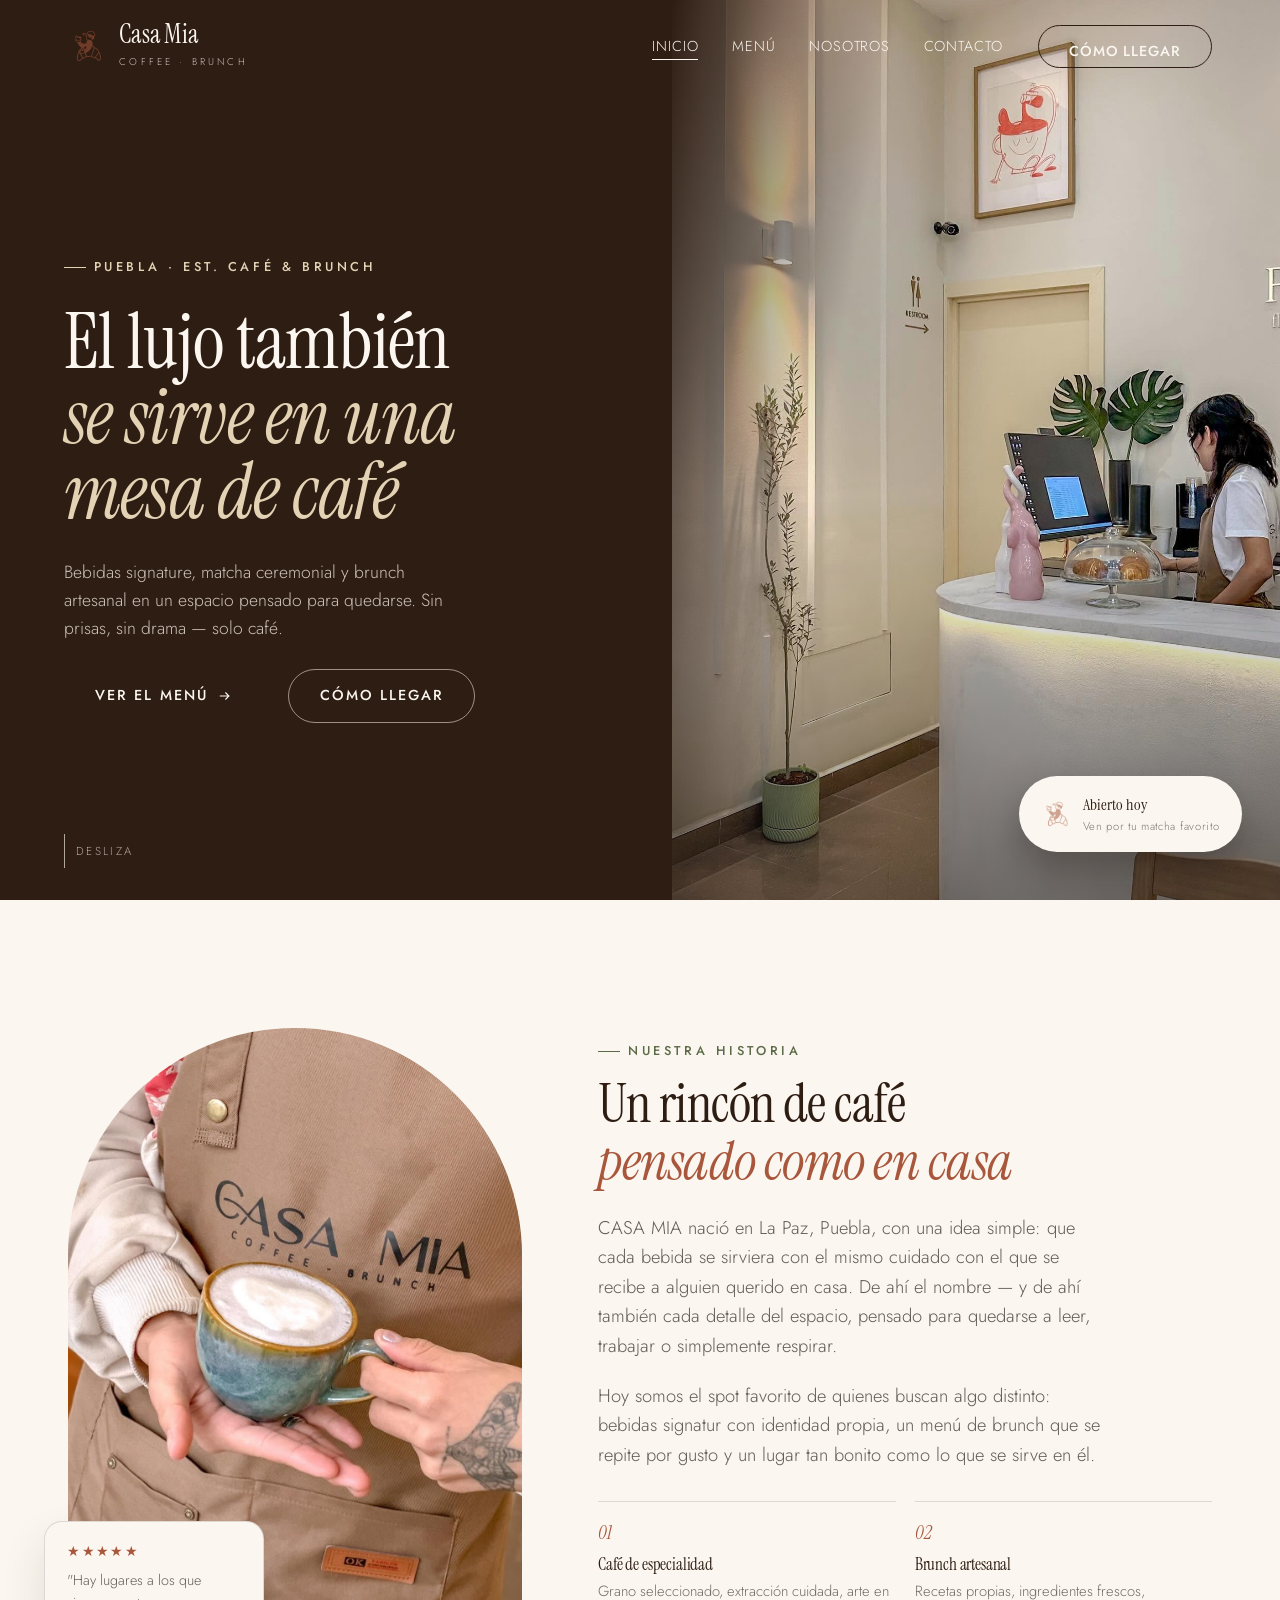
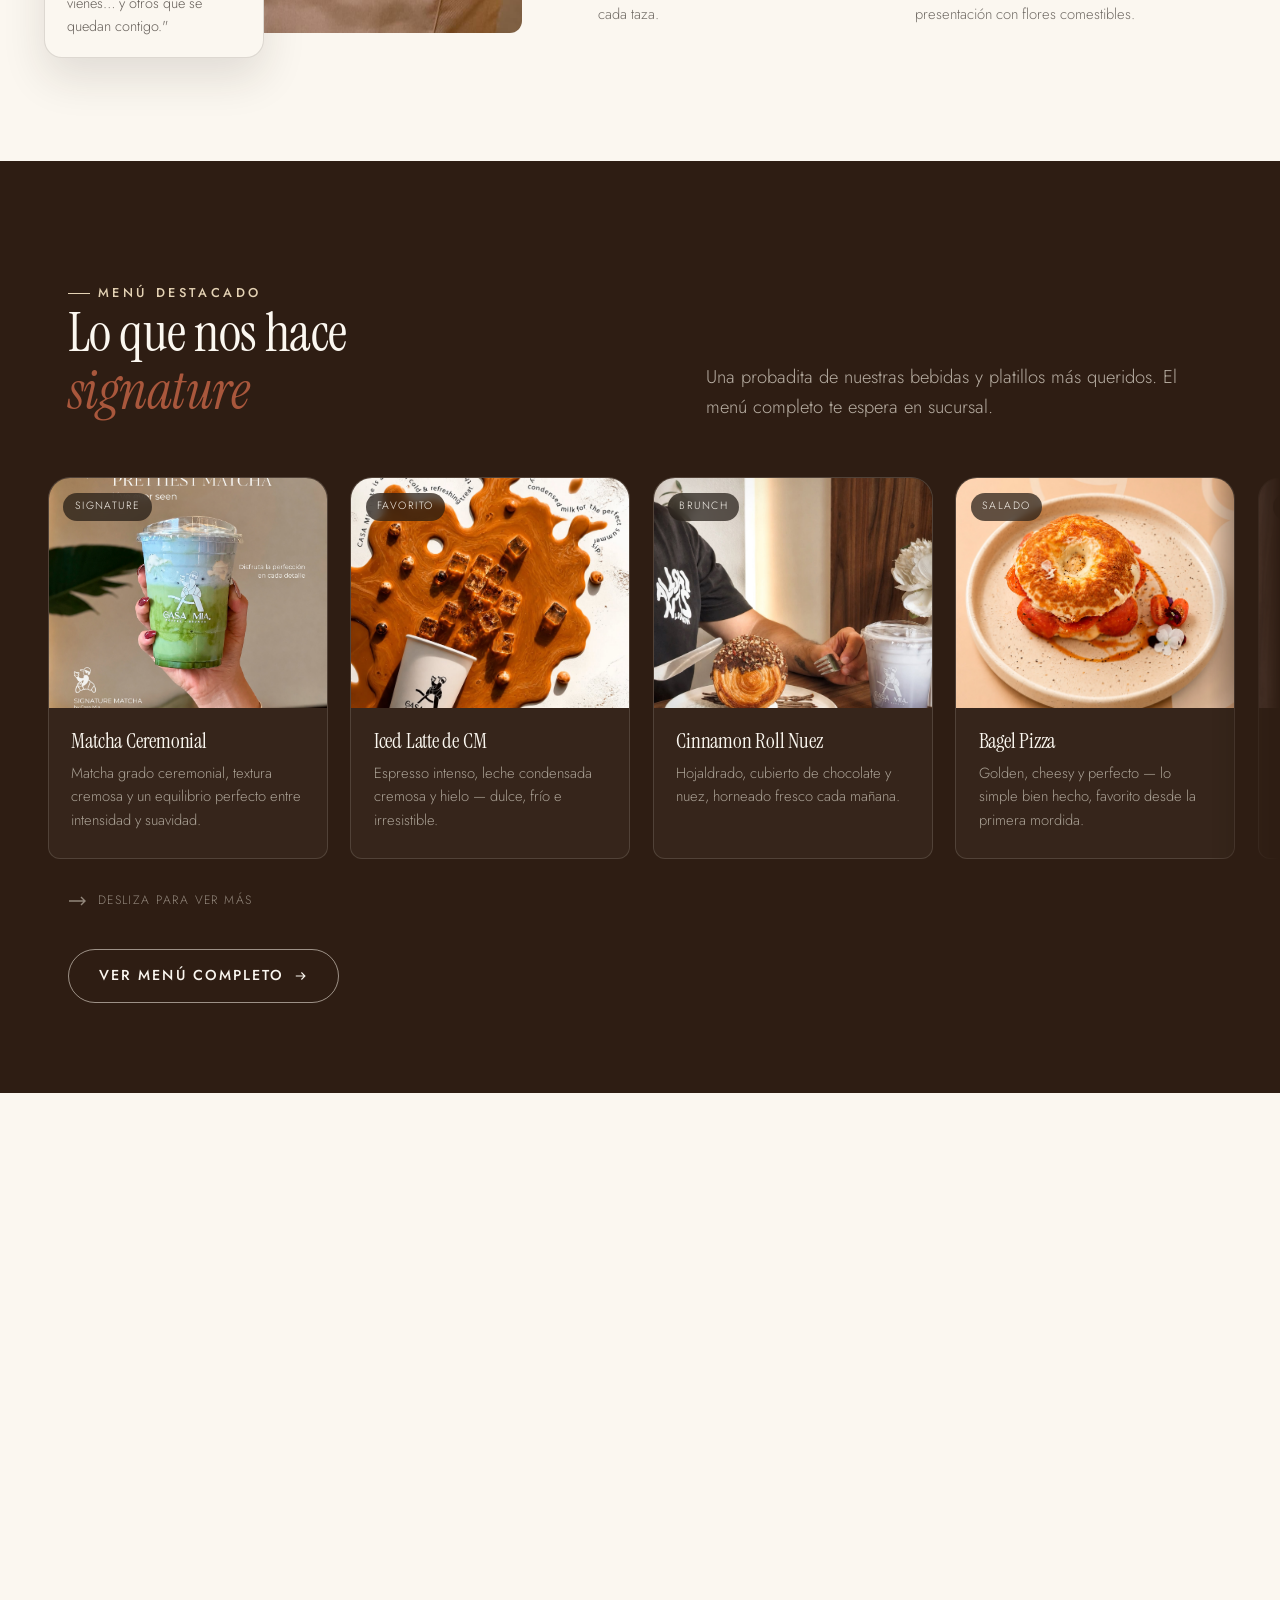
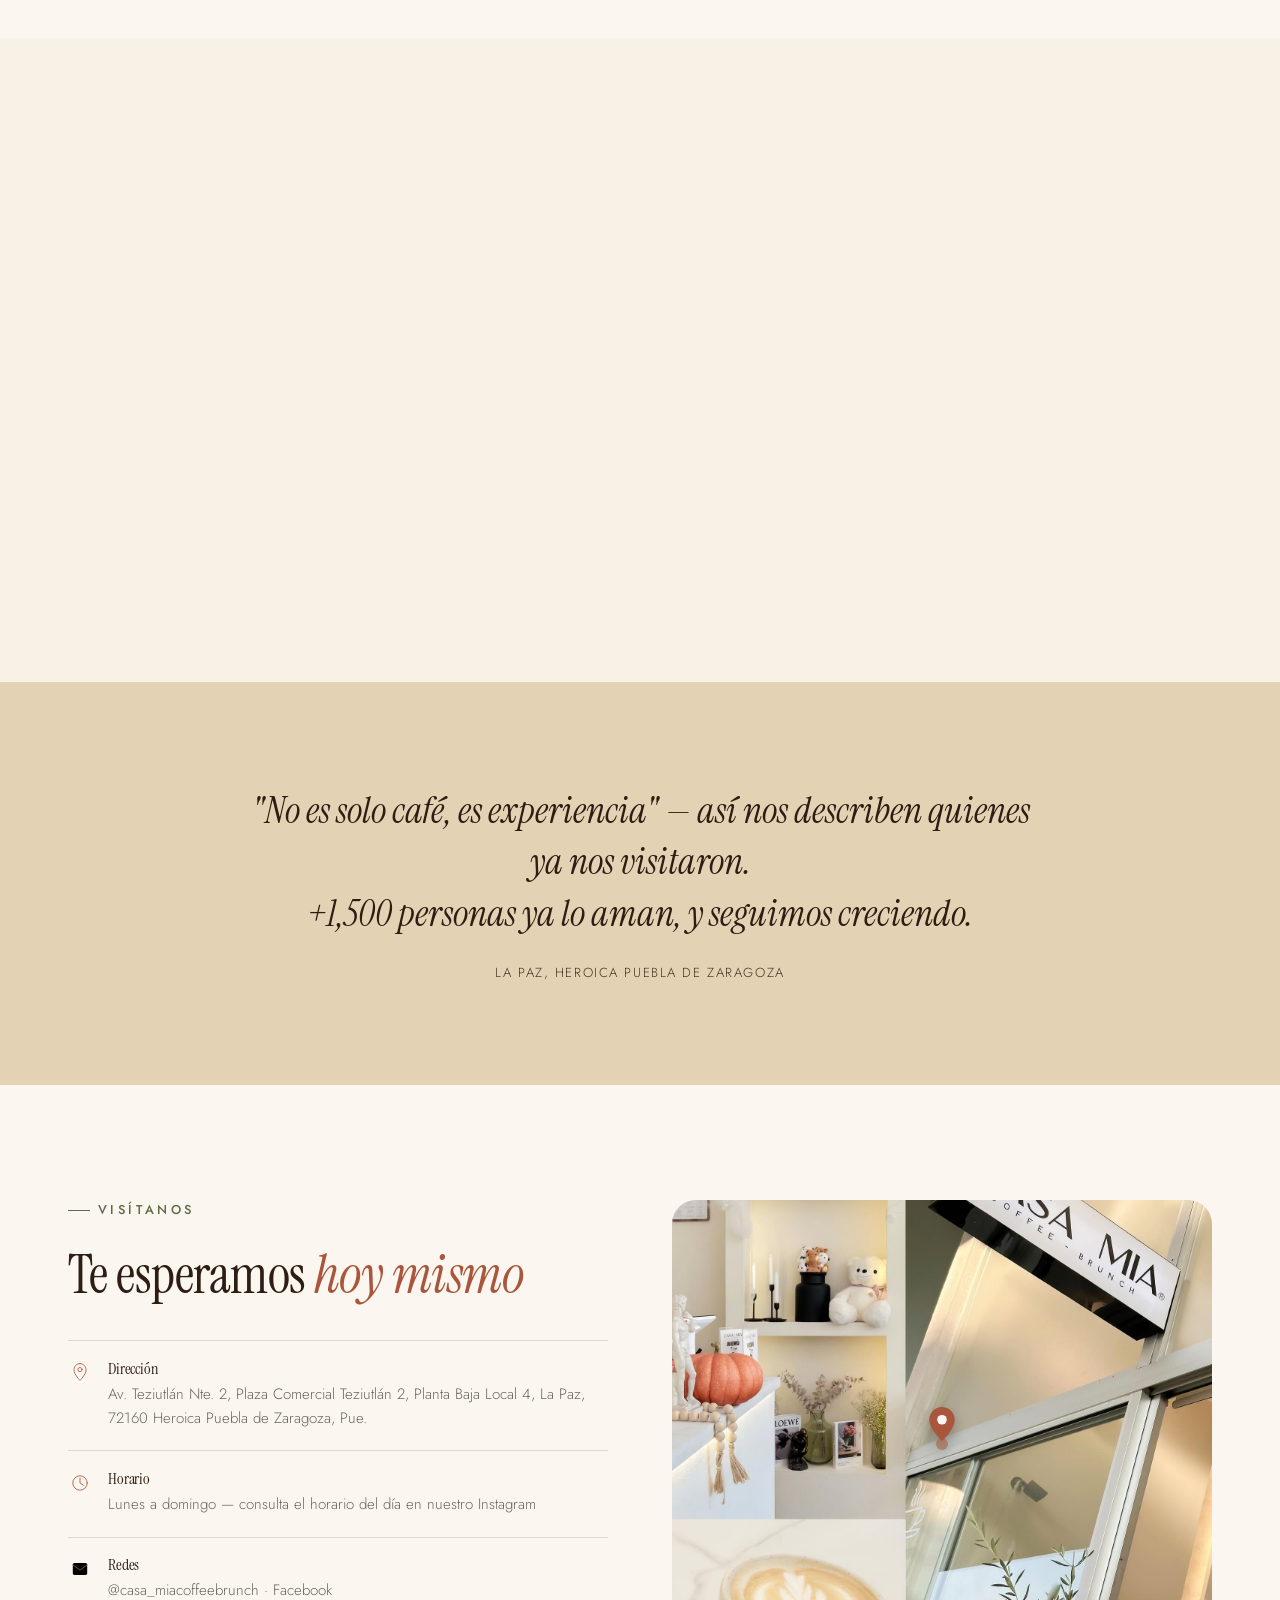
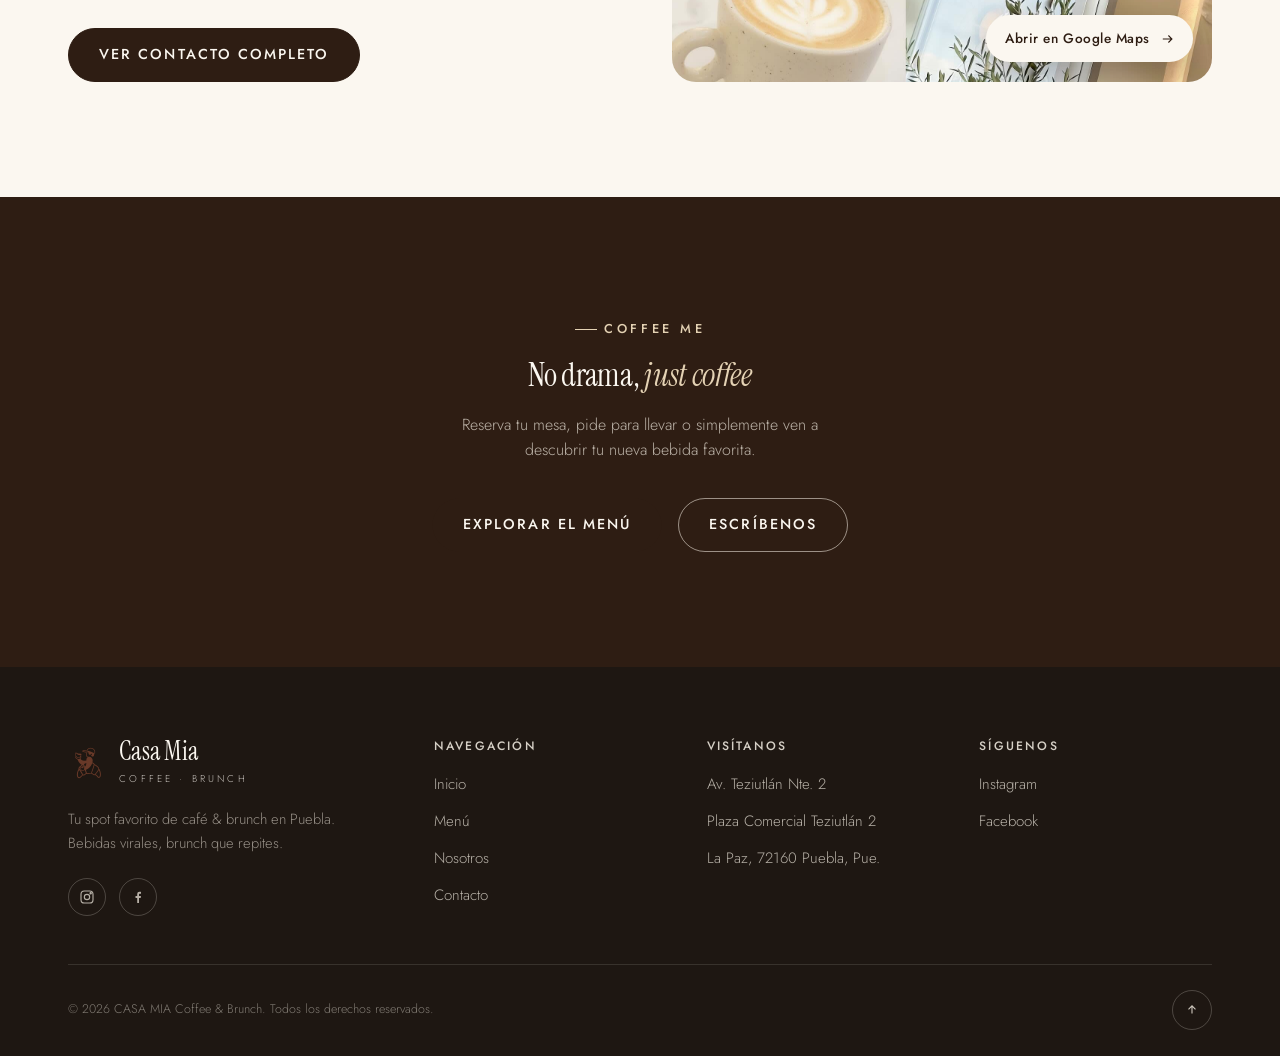
==== commit 9800ce7e: "pruebas deploy" ====
--- a/index.html
+++ b/index.html
@@ -103,7 +103,7 @@
         <span class="eyebrow" data-reveal>Nuestra historia</span>
         <h2 class="section-title" data-reveal data-reveal-delay="1">Un rincón de café<br><em>pensado como en casa</em></h2>
         <p class="lede" data-reveal data-reveal-delay="2">CASA MIA nació en La Paz, Puebla, con una idea simple: que cada bebida se sirviera con el mismo cuidado con el que se recibe a alguien querido en casa. De ahí el nombre — y de ahí también cada detalle del espacio, pensado para quedarse a leer, trabajar o simplemente respirar.</p>
-        <p class="lede" data-reveal data-reveal-delay="3">Hoy somos el spot favorito de quienes buscan algo distinto: bebidas signature con identidad propia, un menú de brunch que se repite por gusto y un lugar tan bonito como lo que se sirve en él.</p>
+        <p class="lede" data-reveal data-reveal-delay="3">Hoy somos el spot favorito de quienes buscan algo distinto: bebidas signatur con identidad propia, un menú de brunch que se repite por gusto y un lugar tan bonito como lo que se sirve en él.</p>
         <div class="pillars" data-reveal data-reveal-delay="4">
           <div class="pillar"><span class="num">01</span><h4>Café de especialidad</h4><p>Grano seleccionado, extracción cuidada, arte en cada taza.</p></div>
           <div class="pillar"><span class="num">02</span><h4>Brunch artesanal</h4><p>Recetas propias, ingredientes frescos, presentación con flores comestibles.</p></div>
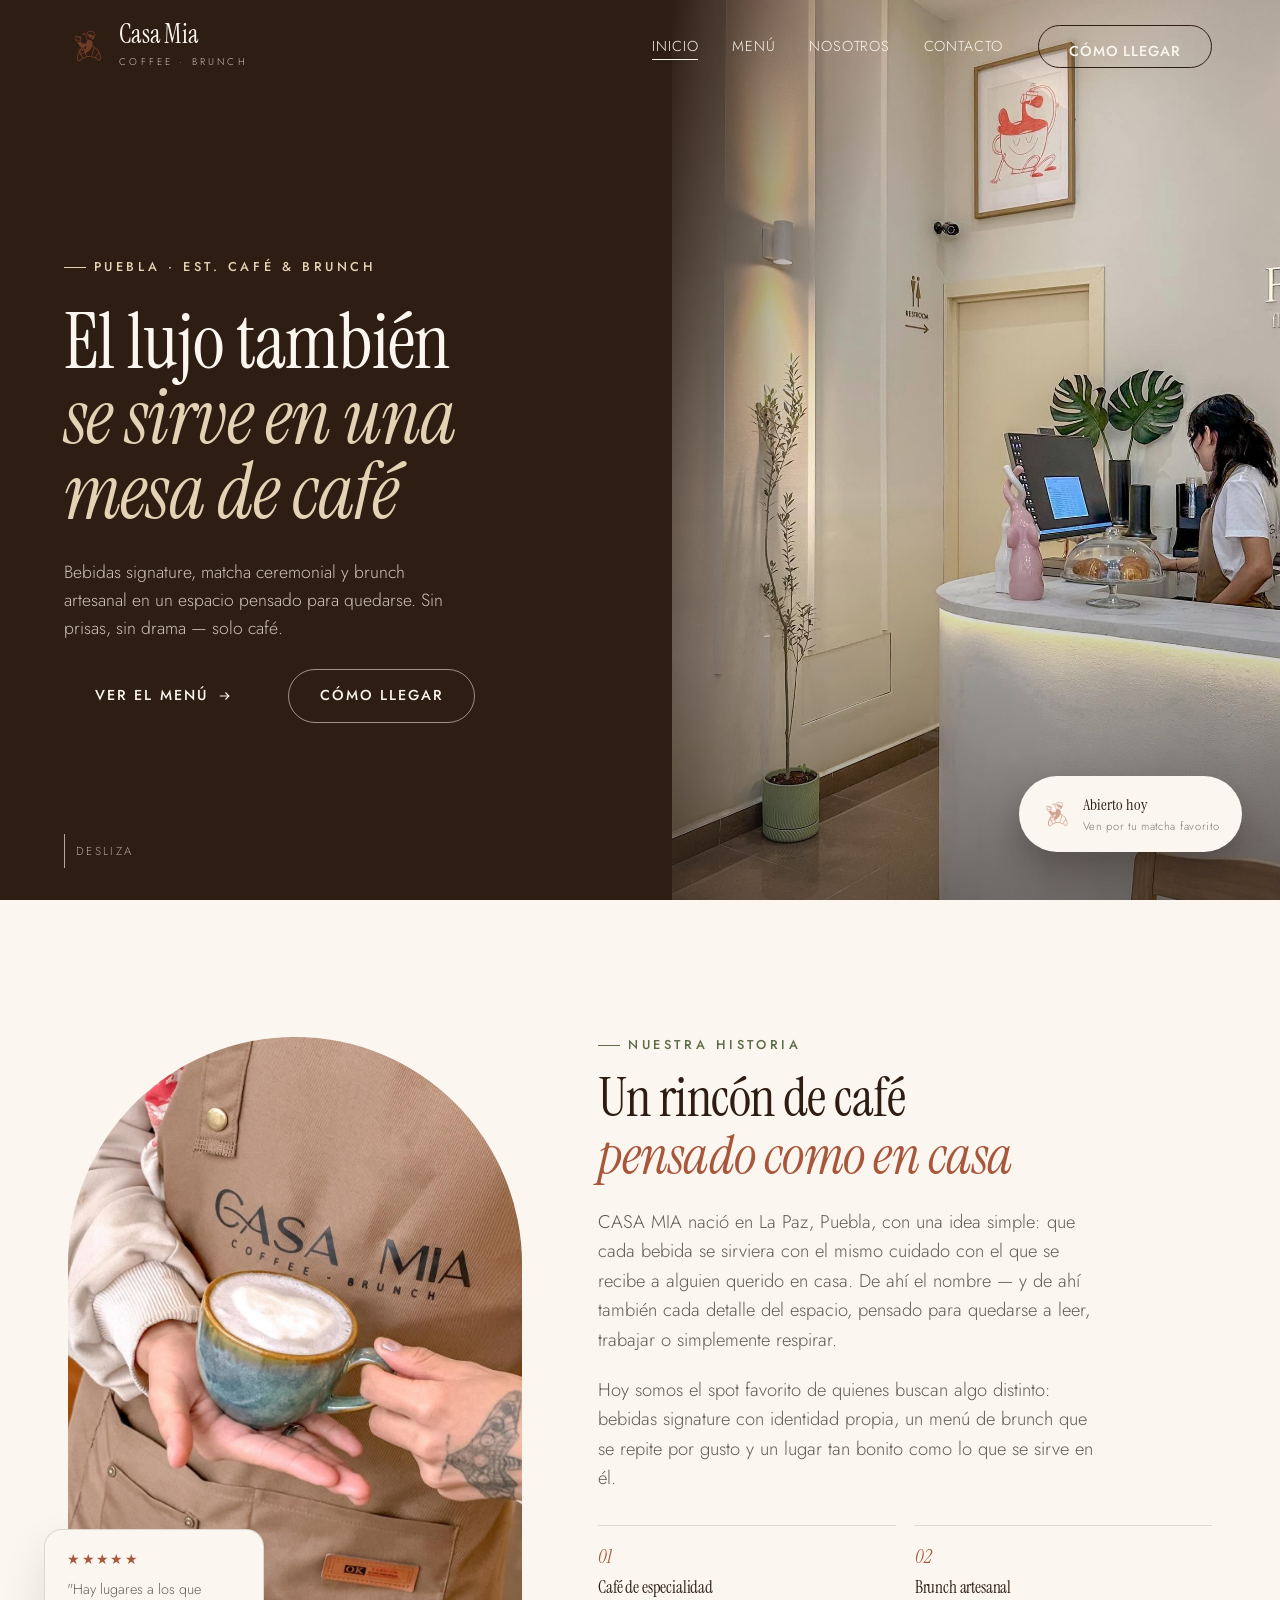
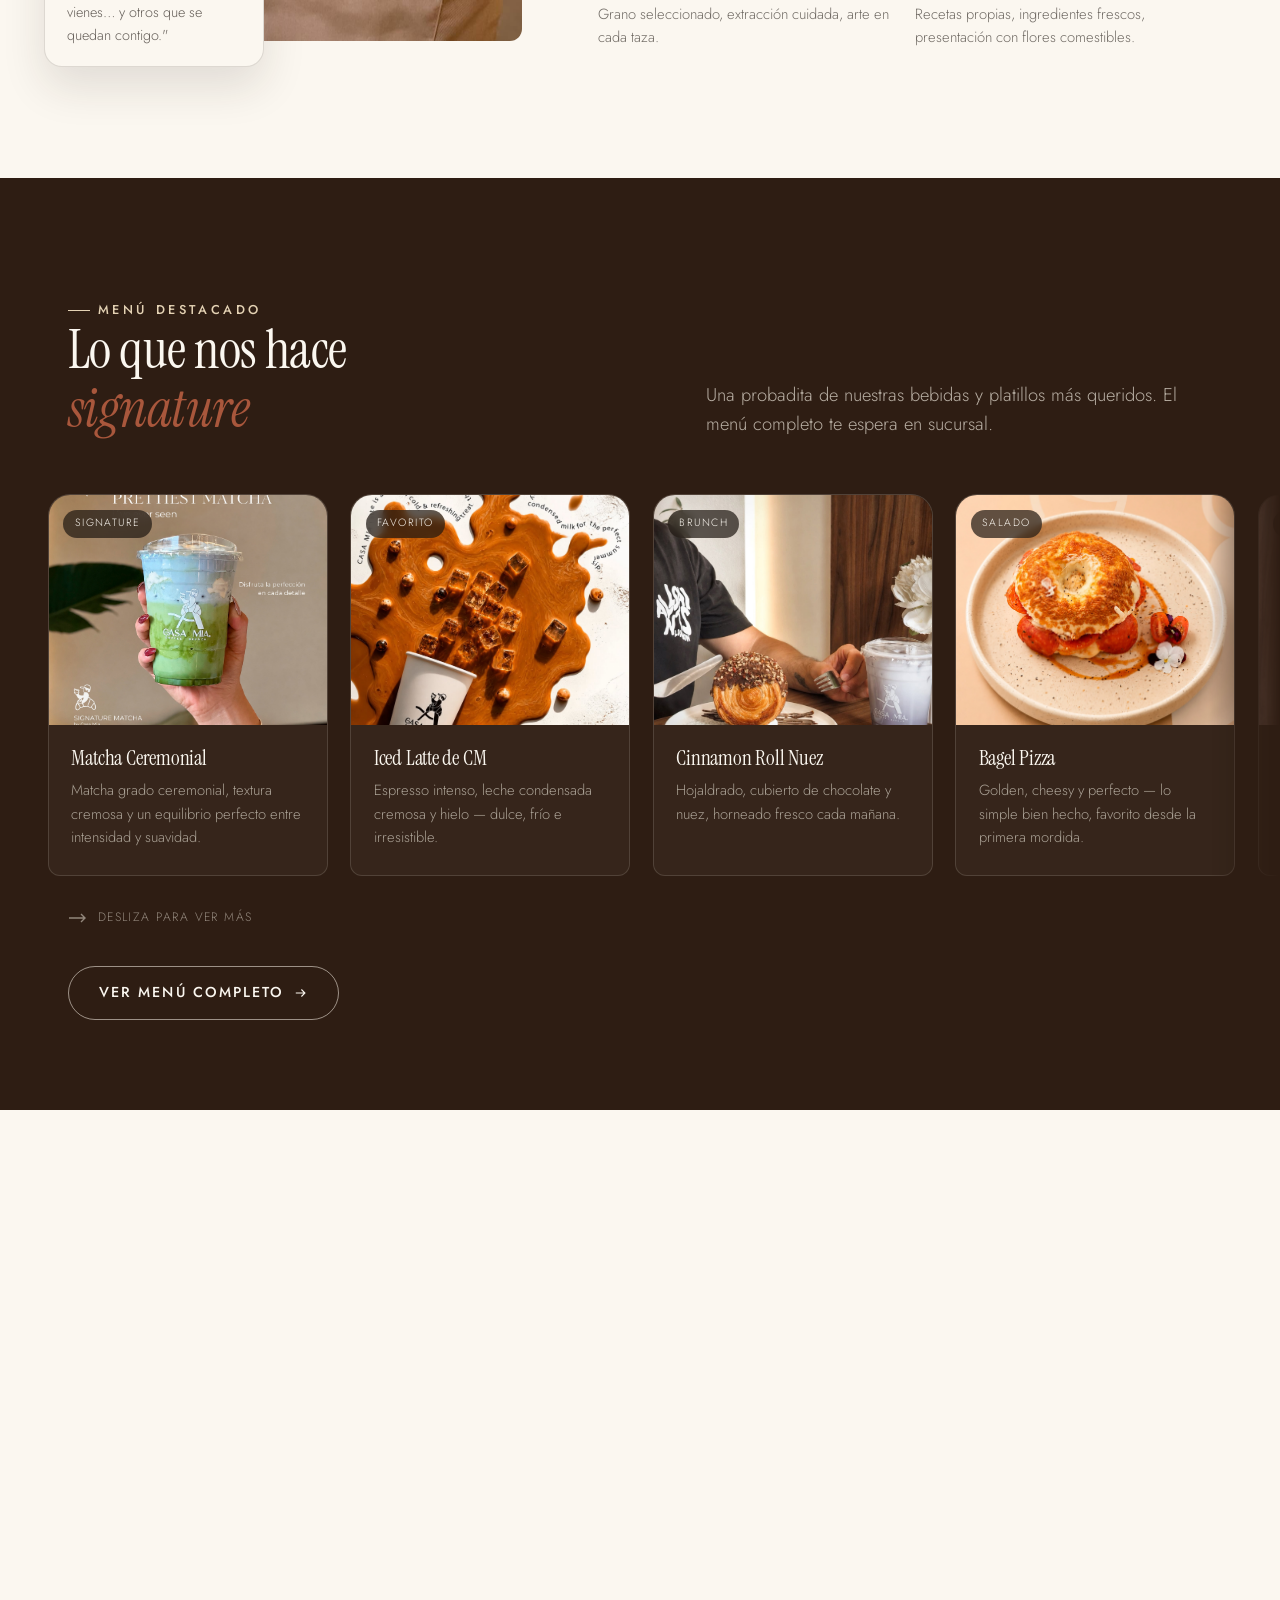
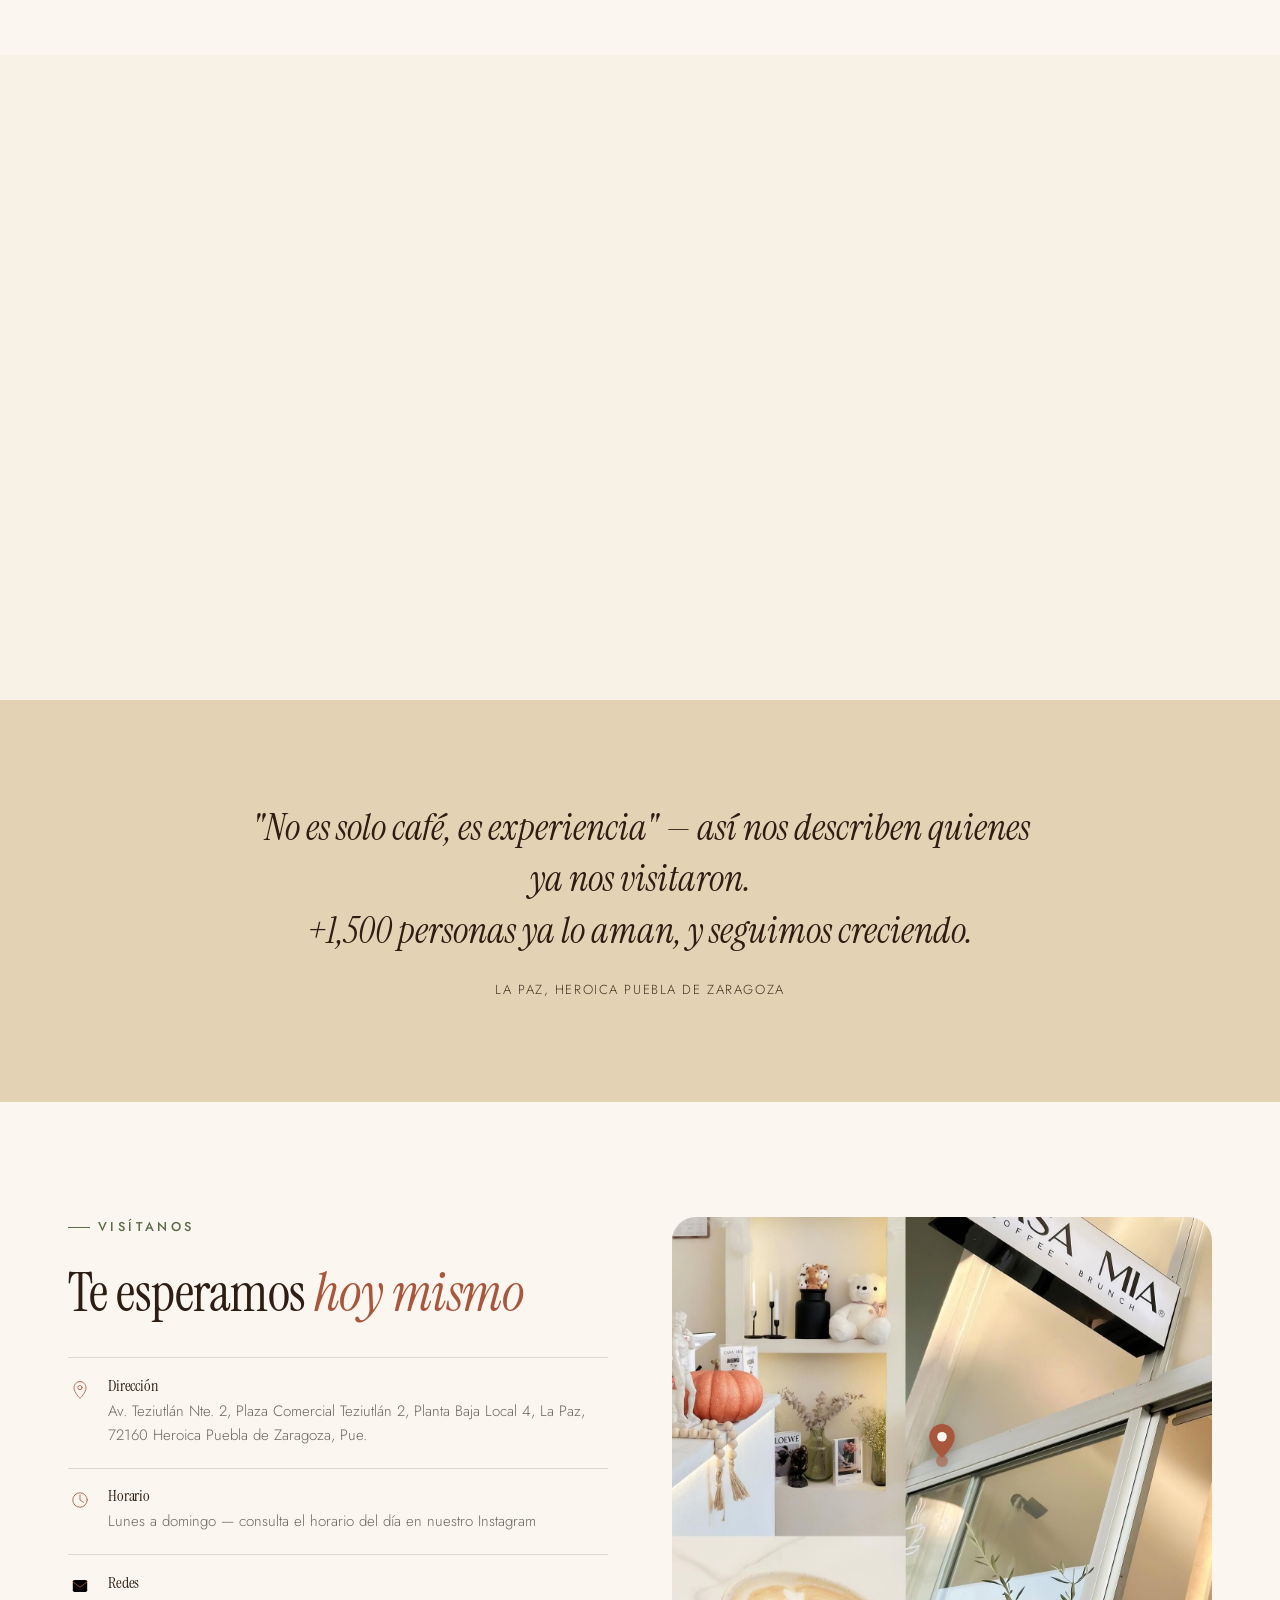
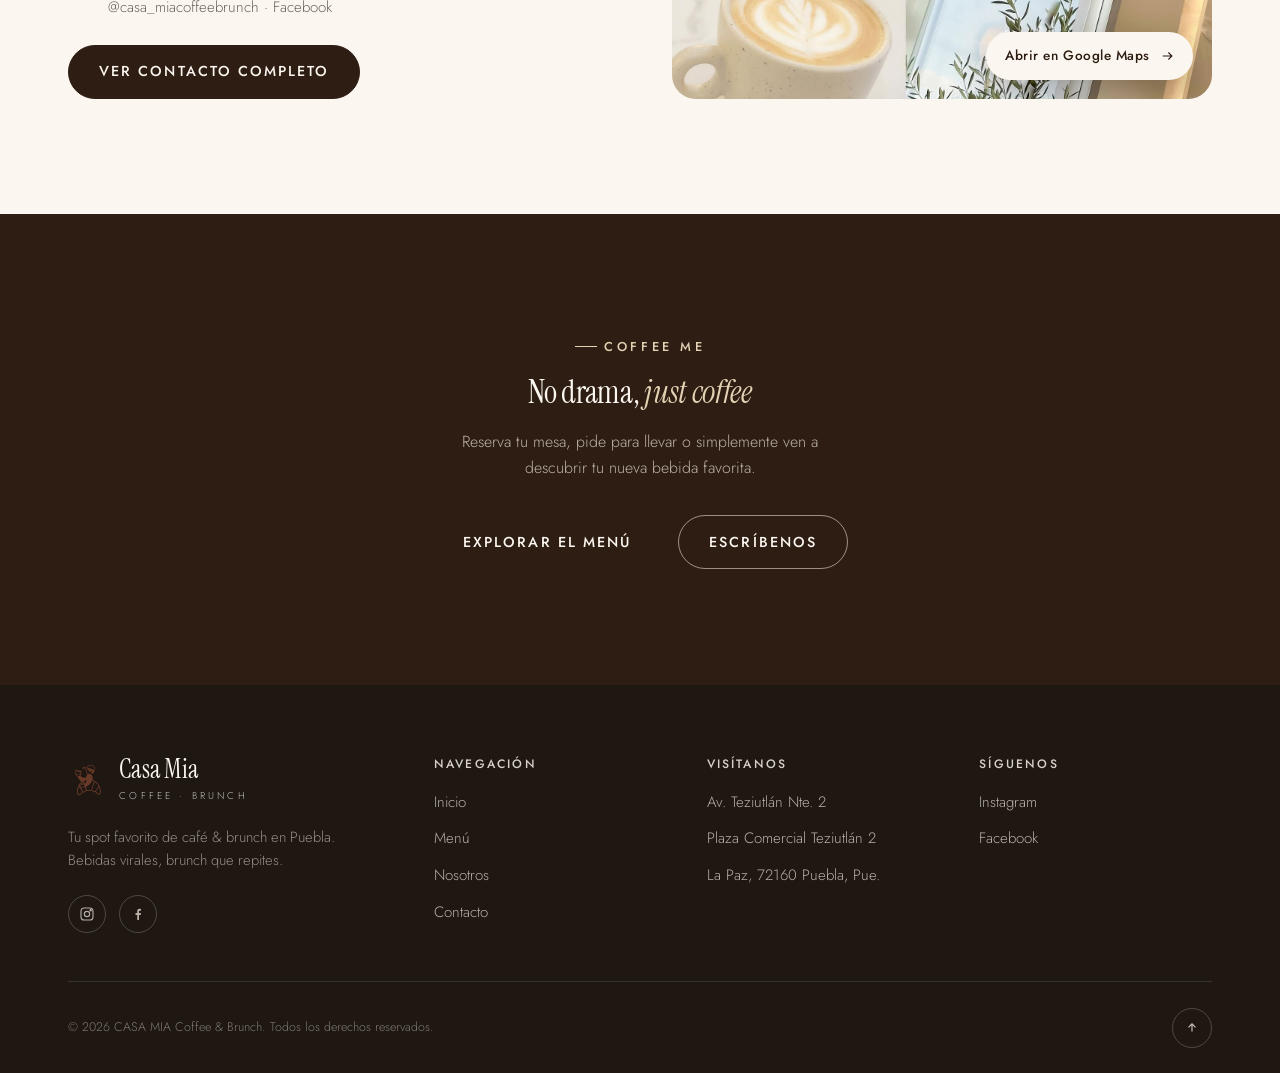
==== commit 282232eb: "pruebas deploy" ====
--- a/index.html
+++ b/index.html
@@ -103,7 +103,7 @@
         <span class="eyebrow" data-reveal>Nuestra historia</span>
         <h2 class="section-title" data-reveal data-reveal-delay="1">Un rincón de café<br><em>pensado como en casa</em></h2>
         <p class="lede" data-reveal data-reveal-delay="2">CASA MIA nació en La Paz, Puebla, con una idea simple: que cada bebida se sirviera con el mismo cuidado con el que se recibe a alguien querido en casa. De ahí el nombre — y de ahí también cada detalle del espacio, pensado para quedarse a leer, trabajar o simplemente respirar.</p>
-        <p class="lede" data-reveal data-reveal-delay="3">Hoy somos el spot favorito de quienes buscan algo distinto: bebidas signatur con identidad propia, un menú de brunch que se repite por gusto y un lugar tan bonito como lo que se sirve en él.</p>
+        <p class="lede" data-reveal data-reveal-delay="3">Hoy somos el spot favorito de quienes buscan algo distinto: bebidas signature con identidad propia, un menú de brunch que se repite por gusto y un lugar tan bonito como lo que se sirve en él.</p>
         <div class="pillars" data-reveal data-reveal-delay="4">
           <div class="pillar"><span class="num">01</span><h4>Café de especialidad</h4><p>Grano seleccionado, extracción cuidada, arte en cada taza.</p></div>
           <div class="pillar"><span class="num">02</span><h4>Brunch artesanal</h4><p>Recetas propias, ingredientes frescos, presentación con flores comestibles.</p></div>
